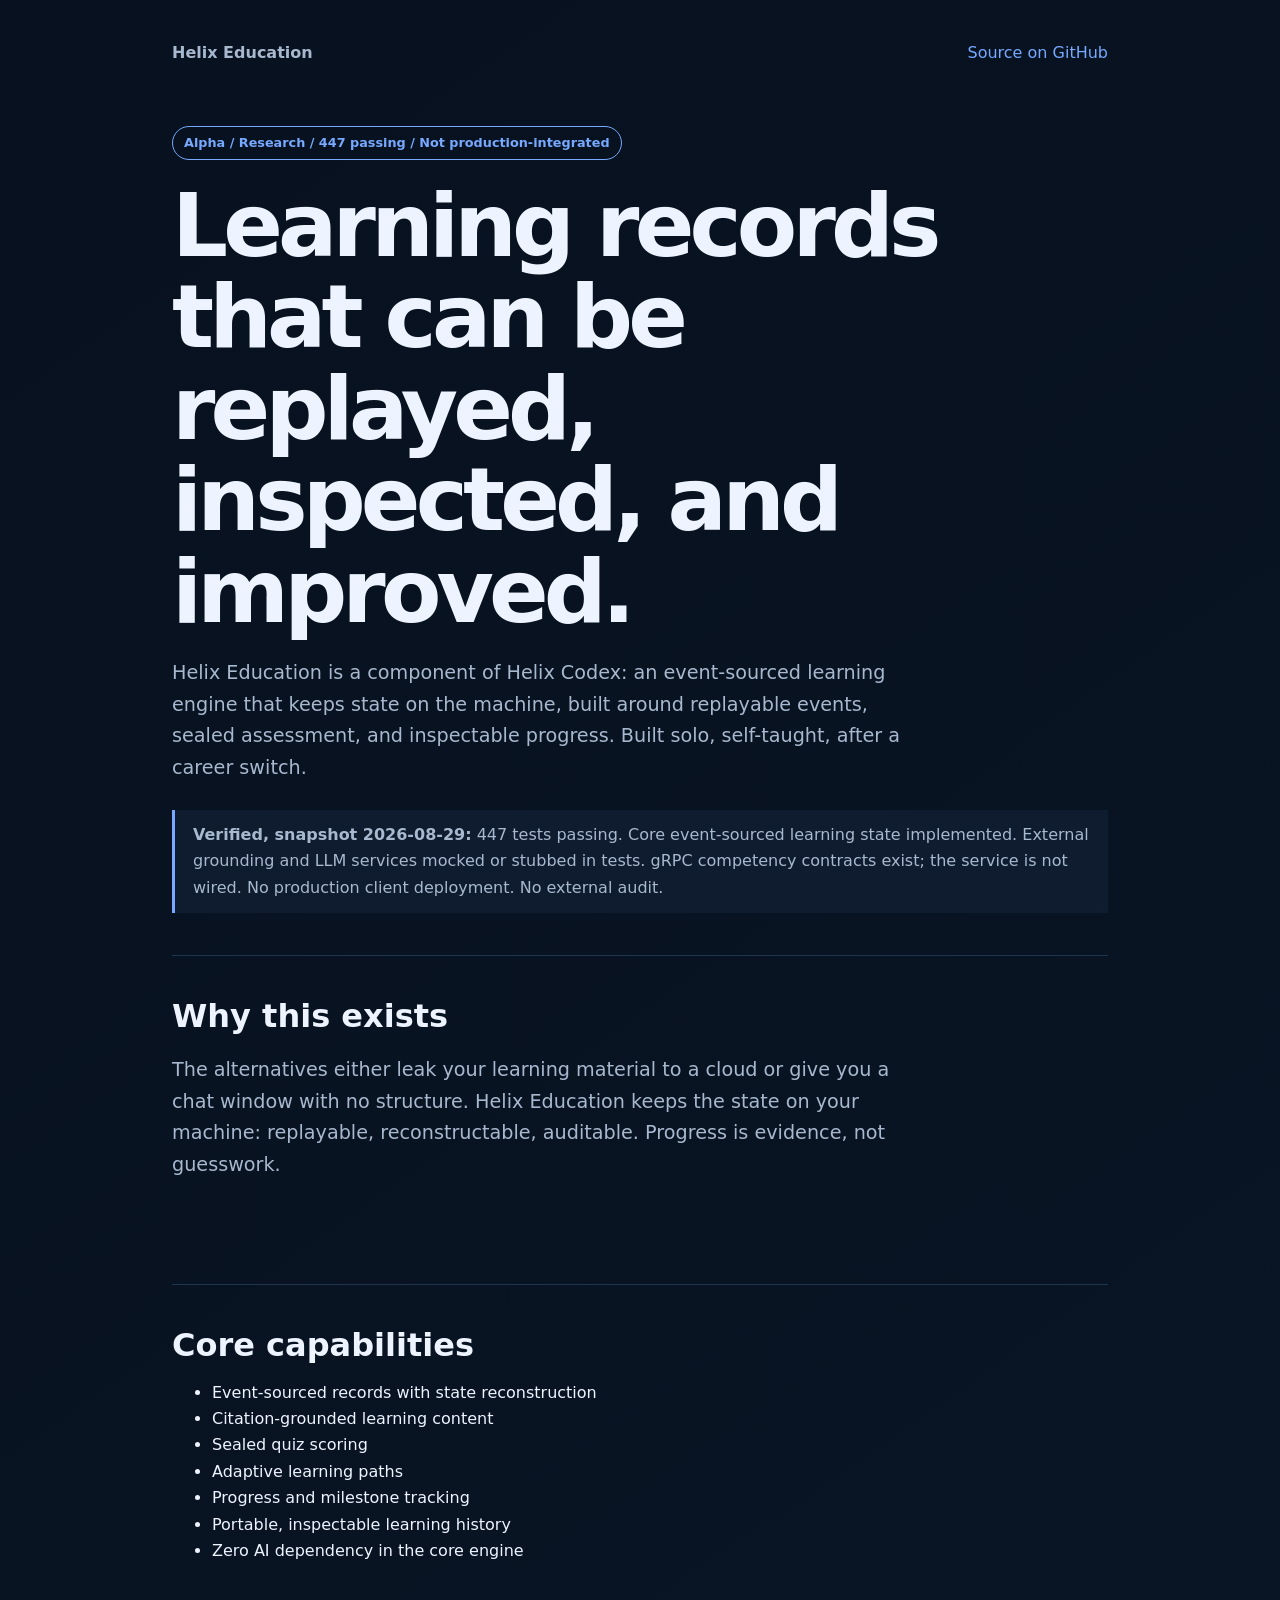
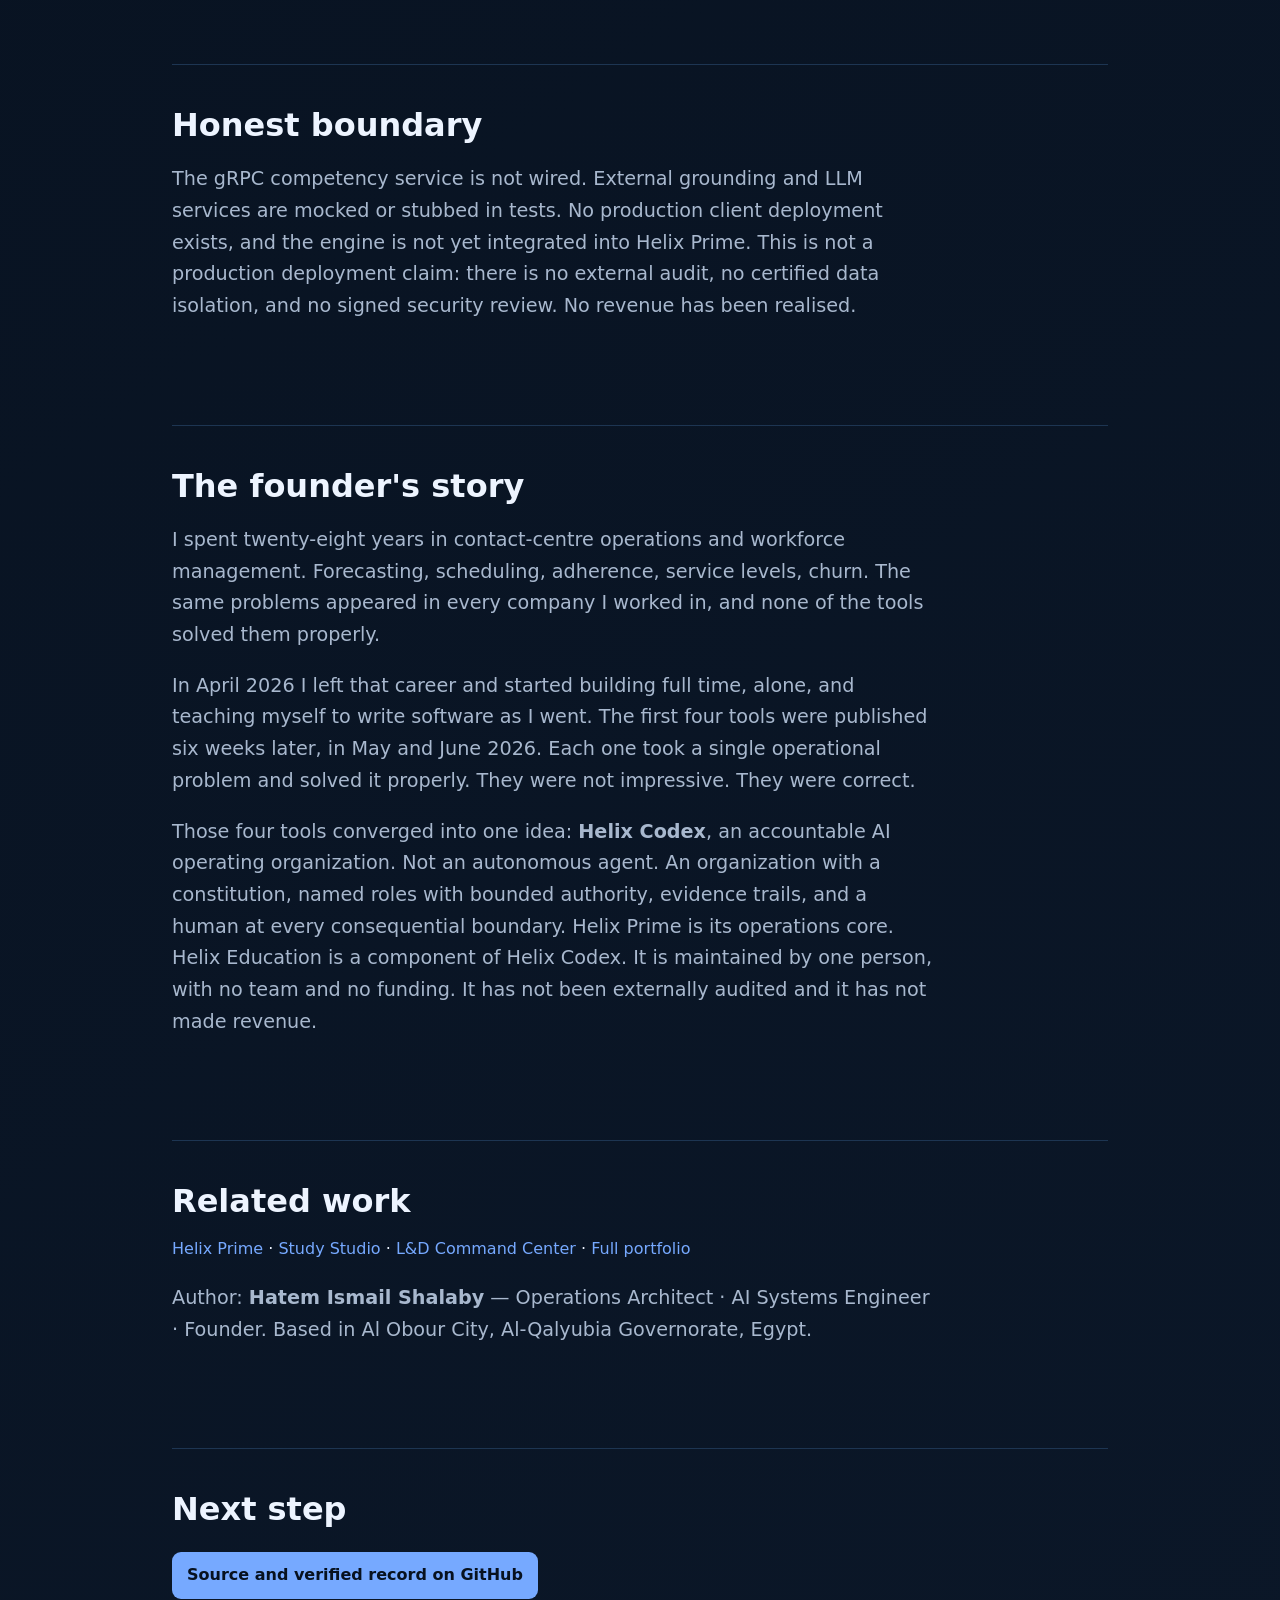
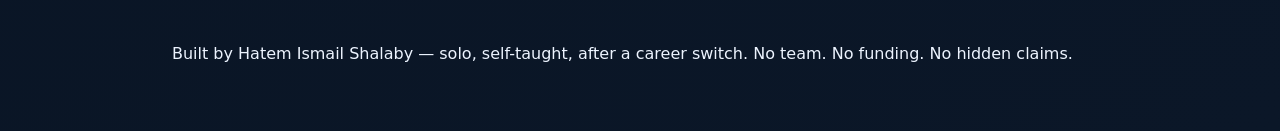
==== index.html @ e85bb288 "docs: align README and index.html with the unified portfolio story Rewrite both files so this reposi" ====
<!doctype html>
<html lang="en">
<head><meta charset="utf-8"><meta name="viewport" content="width=device-width,initial-scale=1"><meta name="description" content="Helix Education — an event-sourced learning engine and a component of Helix Codex. Alpha / 447 tests passing (snapshot 2026-08-29). Built solo."><title>Helix Education</title><style>:root{--bg:#07111f;--panel:#0d1b2e;--text:#edf4ff;--muted:#a8b8ce;--accent:#76a9ff;--line:#1d3552}*{box-sizing:border-box}body{margin:0;background:linear-gradient(145deg,#07111f,#0b1728);color:var(--text);font:16px/1.65 system-ui,sans-serif}main{max-width:980px;margin:auto;padding:28px 22px 64px}nav{display:flex;justify-content:space-between;gap:20px;padding:12px 0 60px;color:var(--muted)}a{color:var(--accent);text-decoration:none}.tag{display:inline-block;border:1px solid var(--accent);border-radius:999px;padding:5px 11px;color:var(--accent);font-size:.8rem;font-weight:700}h1{font-size:clamp(2.5rem,7vw,5.5rem);line-height:1.04;letter-spacing:-.055em;max-width:820px;margin:20px 0}h2{font-size:2rem;line-height:1.15;margin:0 0 12px}.lead{font-size:1.2rem;color:var(--muted);max-width:760px}.status{border-left:3px solid var(--accent);padding:12px 18px;margin:26px 0;color:var(--muted);background:rgba(118,169,255,.06)}section{border-top:1px solid var(--line);padding:42px 0;margin-top:42px}.cta{display:inline-block;background:var(--accent);color:#07111f;padding:10px 15px;border-radius:9px;font-weight:700;margin-top:12px}@media(max-width:600px){nav{padding-bottom:36px}}</style></head>
<body><main>
<nav><strong>Helix Education</strong><a href="https://github.com/HatemIsmailShalaby1979/Helix-Education">Source on GitHub</a></nav>
<header><span class="tag">Alpha / Research / 447 passing / Not production-integrated</span><h1>Learning records that can be replayed, inspected, and improved.</h1><p class="lead">Helix Education is a component of Helix Codex: an event-sourced learning engine that keeps state on the machine, built around replayable events, sealed assessment, and inspectable progress. Built solo, self-taught, after a career switch.</p><p class="status"><strong>Verified, snapshot 2026-08-29:</strong> 447 tests passing. Core event-sourced learning state implemented. External grounding and LLM services mocked or stubbed in tests. gRPC competency contracts exist; the service is not wired. No production client deployment. No external audit.</p></header>

<section><h2>Why this exists</h2><p class="lead">The alternatives either leak your learning material to a cloud or give you a chat window with no structure. Helix Education keeps the state on your machine: replayable, reconstructable, auditable. Progress is evidence, not guesswork.</p></section>

<section><h2>Core capabilities</h2><ul><li>Event-sourced records with state reconstruction</li><li>Citation-grounded learning content</li><li>Sealed quiz scoring</li><li>Adaptive learning paths</li><li>Progress and milestone tracking</li><li>Portable, inspectable learning history</li><li>Zero AI dependency in the core engine</li></ul></section>

<section><h2>Honest boundary</h2><p class="lead">The gRPC competency service is not wired. External grounding and LLM services are mocked or stubbed in tests. No production client deployment exists, and the engine is not yet integrated into Helix Prime. This is not a production deployment claim: there is no external audit, no certified data isolation, and no signed security review. No revenue has been realised.</p></section>

<section><h2>The founder's story</h2><p class="lead">I spent twenty-eight years in contact-centre operations and workforce management. Forecasting, scheduling, adherence, service levels, churn. The same problems appeared in every company I worked in, and none of the tools solved them properly.</p><p class="lead">In April 2026 I left that career and started building full time, alone, and teaching myself to write software as I went. The first four tools were published six weeks later, in May and June 2026. Each one took a single operational problem and solved it properly. They were not impressive. They were correct.</p><p class="lead">Those four tools converged into one idea: <strong>Helix Codex</strong>, an accountable AI operating organization. Not an autonomous agent. An organization with a constitution, named roles with bounded authority, evidence trails, and a human at every consequential boundary. Helix Prime is its operations core. Helix Education is a component of Helix Codex. It is maintained by one person, with no team and no funding. It has not been externally audited and it has not made revenue.</p></section>

<section><h2>Related work</h2><p><a href="https://github.com/HatemIsmailShalaby1979/Helix-Prime">Helix Prime</a> · <a href="https://github.com/HatemIsmailShalaby1979/Study-Studio">Study Studio</a> · <a href="https://github.com/HatemIsmailShalaby1979/L-D-Command-Center">L&amp;D Command Center</a> · <a href="https://github.com/HatemIsmailShalaby1979">Full portfolio</a></p><p class="lead">Author: <strong>Hatem Ismail Shalaby</strong> — Operations Architect · AI Systems Engineer · Founder. Based in Al Obour City, Al-Qalyubia Governorate, Egypt.</p></section>

<section><h2>Next step</h2><a class="cta" href="https://github.com/HatemIsmailShalaby1979/Helix-Education">Source and verified record on GitHub</a></section>
<footer>Built by Hatem Ismail Shalaby — solo, self-taught, after a career switch. No team. No funding. No hidden claims.</footer>
</main></body></html>
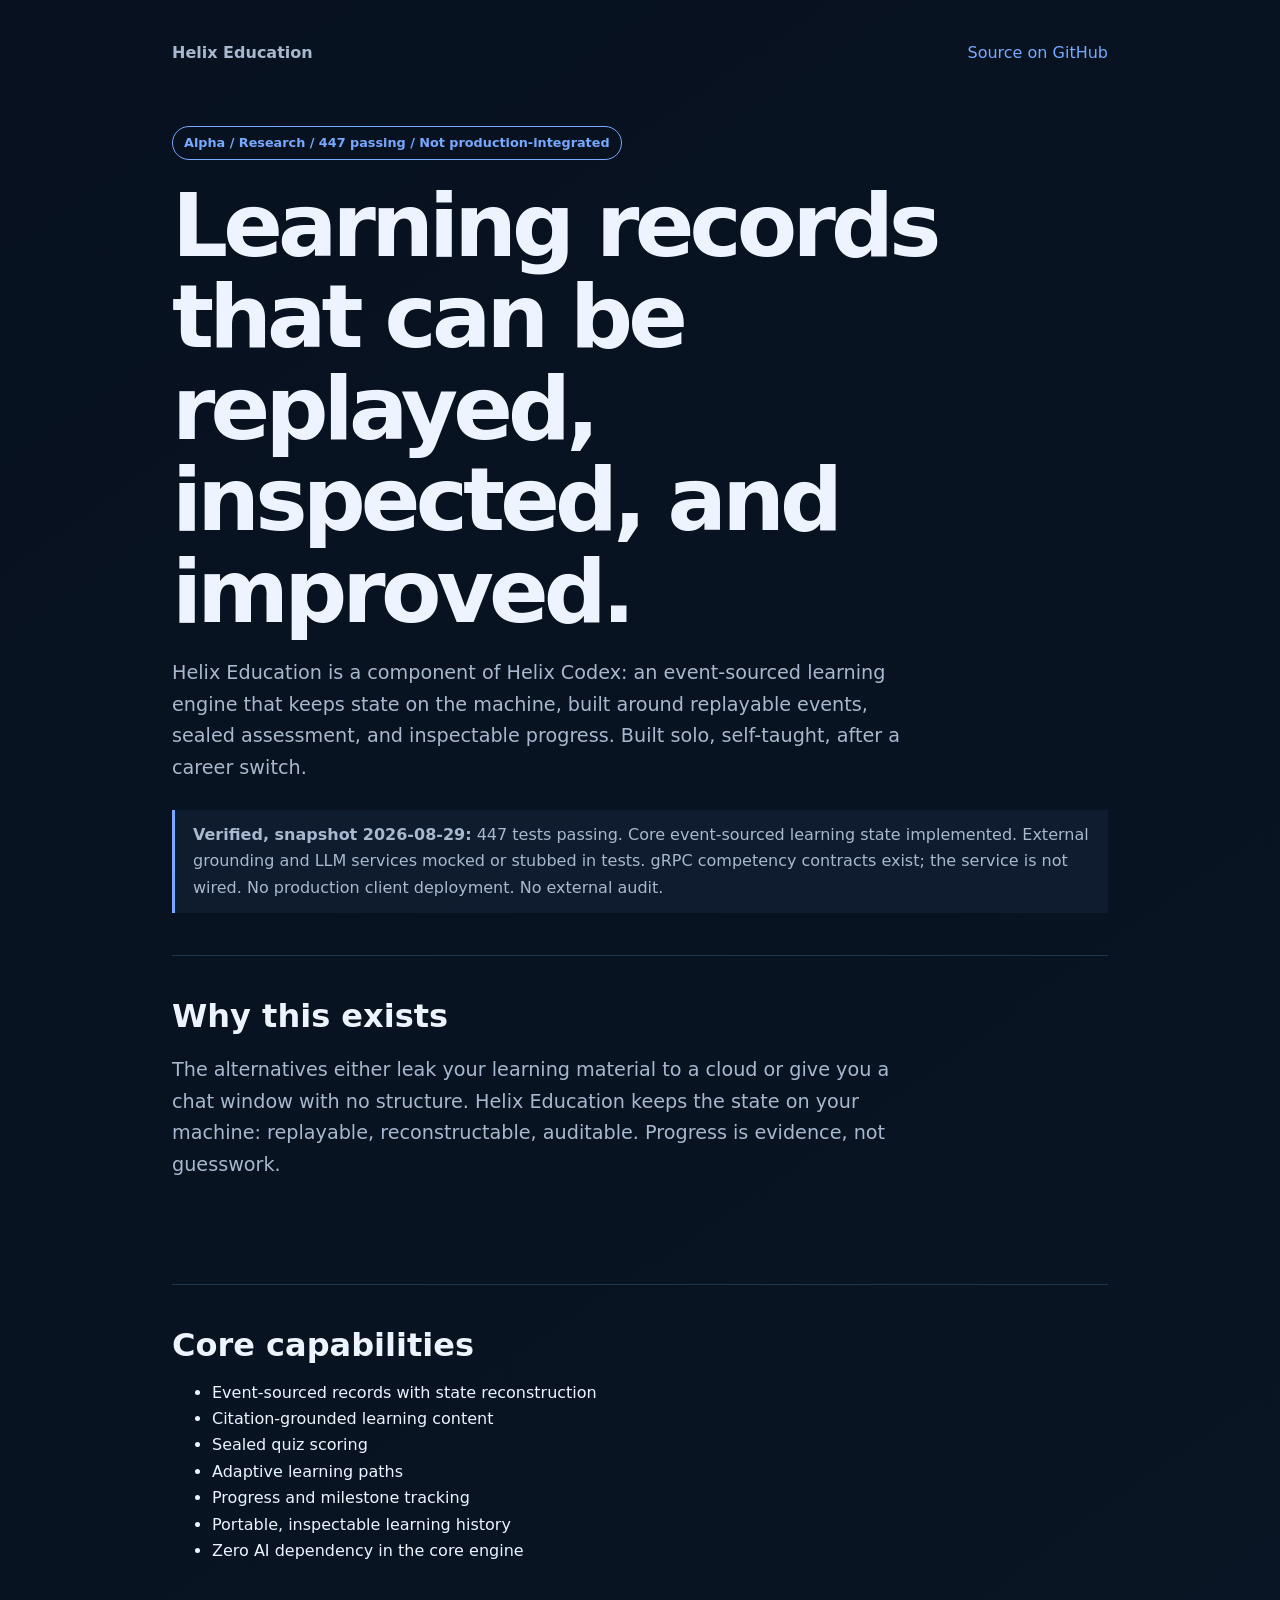
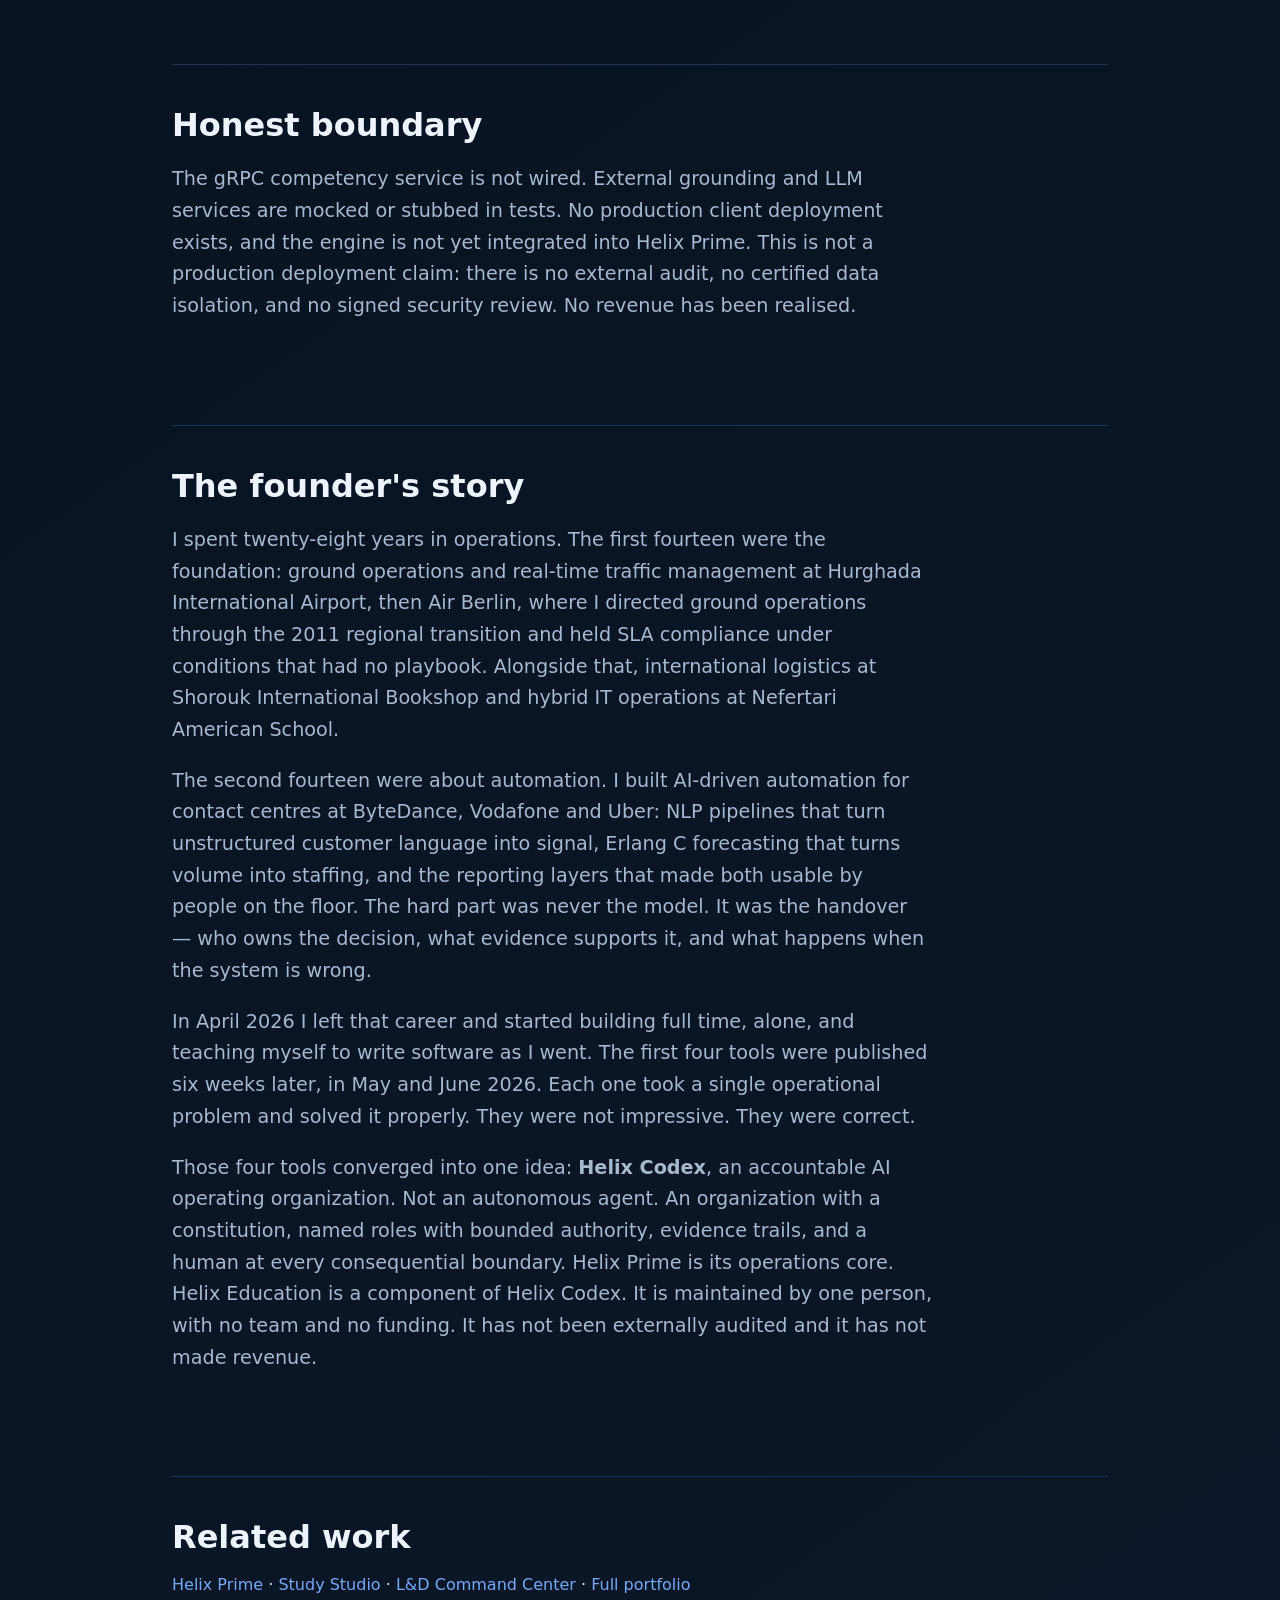
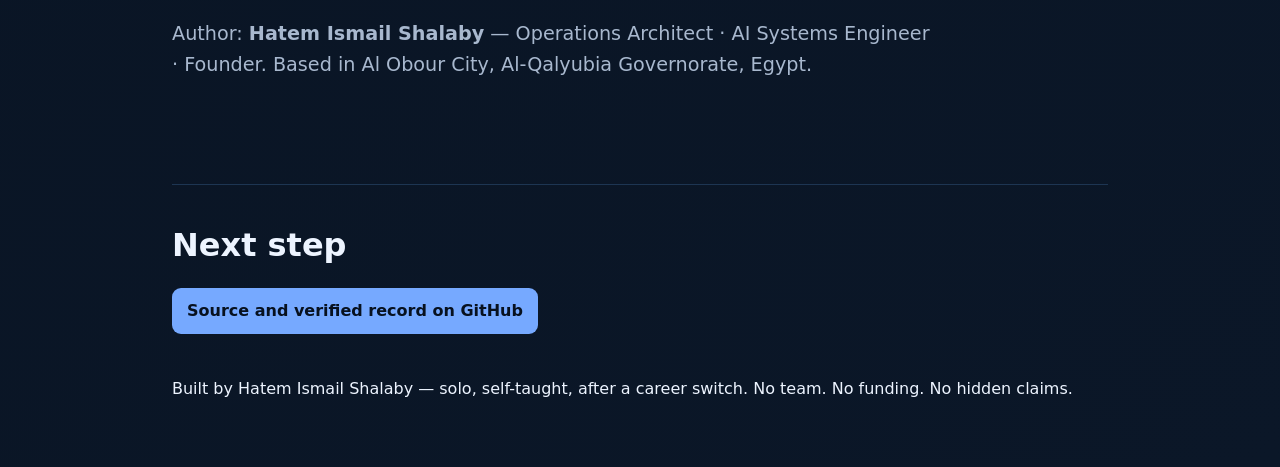
==== commit 87af5391: "docs: enrich the founder narrative with the real career record The founder supplied the real career " ====
--- a/index.html
+++ b/index.html
@@ -11,7 +11,7 @@
 
 <section><h2>Honest boundary</h2><p class="lead">The gRPC competency service is not wired. External grounding and LLM services are mocked or stubbed in tests. No production client deployment exists, and the engine is not yet integrated into Helix Prime. This is not a production deployment claim: there is no external audit, no certified data isolation, and no signed security review. No revenue has been realised.</p></section>
 
-<section><h2>The founder's story</h2><p class="lead">I spent twenty-eight years in contact-centre operations and workforce management. Forecasting, scheduling, adherence, service levels, churn. The same problems appeared in every company I worked in, and none of the tools solved them properly.</p><p class="lead">In April 2026 I left that career and started building full time, alone, and teaching myself to write software as I went. The first four tools were published six weeks later, in May and June 2026. Each one took a single operational problem and solved it properly. They were not impressive. They were correct.</p><p class="lead">Those four tools converged into one idea: <strong>Helix Codex</strong>, an accountable AI operating organization. Not an autonomous agent. An organization with a constitution, named roles with bounded authority, evidence trails, and a human at every consequential boundary. Helix Prime is its operations core. Helix Education is a component of Helix Codex. It is maintained by one person, with no team and no funding. It has not been externally audited and it has not made revenue.</p></section>
+<section><h2>The founder's story</h2><p class="lead">I spent twenty-eight years in operations. The first fourteen were the foundation: ground operations and real-time traffic management at Hurghada International Airport, then Air Berlin, where I directed ground operations through the 2011 regional transition and held SLA compliance under conditions that had no playbook. Alongside that, international logistics at Shorouk International Bookshop and hybrid IT operations at Nefertari American School.</p><p class="lead">The second fourteen were about automation. I built AI-driven automation for contact centres at ByteDance, Vodafone and Uber: NLP pipelines that turn unstructured customer language into signal, Erlang C forecasting that turns volume into staffing, and the reporting layers that made both usable by people on the floor. The hard part was never the model. It was the handover — who owns the decision, what evidence supports it, and what happens when the system is wrong.</p><p class="lead">In April 2026 I left that career and started building full time, alone, and teaching myself to write software as I went. The first four tools were published six weeks later, in May and June 2026. Each one took a single operational problem and solved it properly. They were not impressive. They were correct.</p><p class="lead">Those four tools converged into one idea: <strong>Helix Codex</strong>, an accountable AI operating organization. Not an autonomous agent. An organization with a constitution, named roles with bounded authority, evidence trails, and a human at every consequential boundary. Helix Prime is its operations core. Helix Education is a component of Helix Codex. It is maintained by one person, with no team and no funding. It has not been externally audited and it has not made revenue.</p></section>
 
 <section><h2>Related work</h2><p><a href="https://github.com/HatemIsmailShalaby1979/Helix-Prime">Helix Prime</a> · <a href="https://github.com/HatemIsmailShalaby1979/Study-Studio">Study Studio</a> · <a href="https://github.com/HatemIsmailShalaby1979/L-D-Command-Center">L&amp;D Command Center</a> · <a href="https://github.com/HatemIsmailShalaby1979">Full portfolio</a></p><p class="lead">Author: <strong>Hatem Ismail Shalaby</strong> — Operations Architect · AI Systems Engineer · Founder. Based in Al Obour City, Al-Qalyubia Governorate, Egypt.</p></section>
 
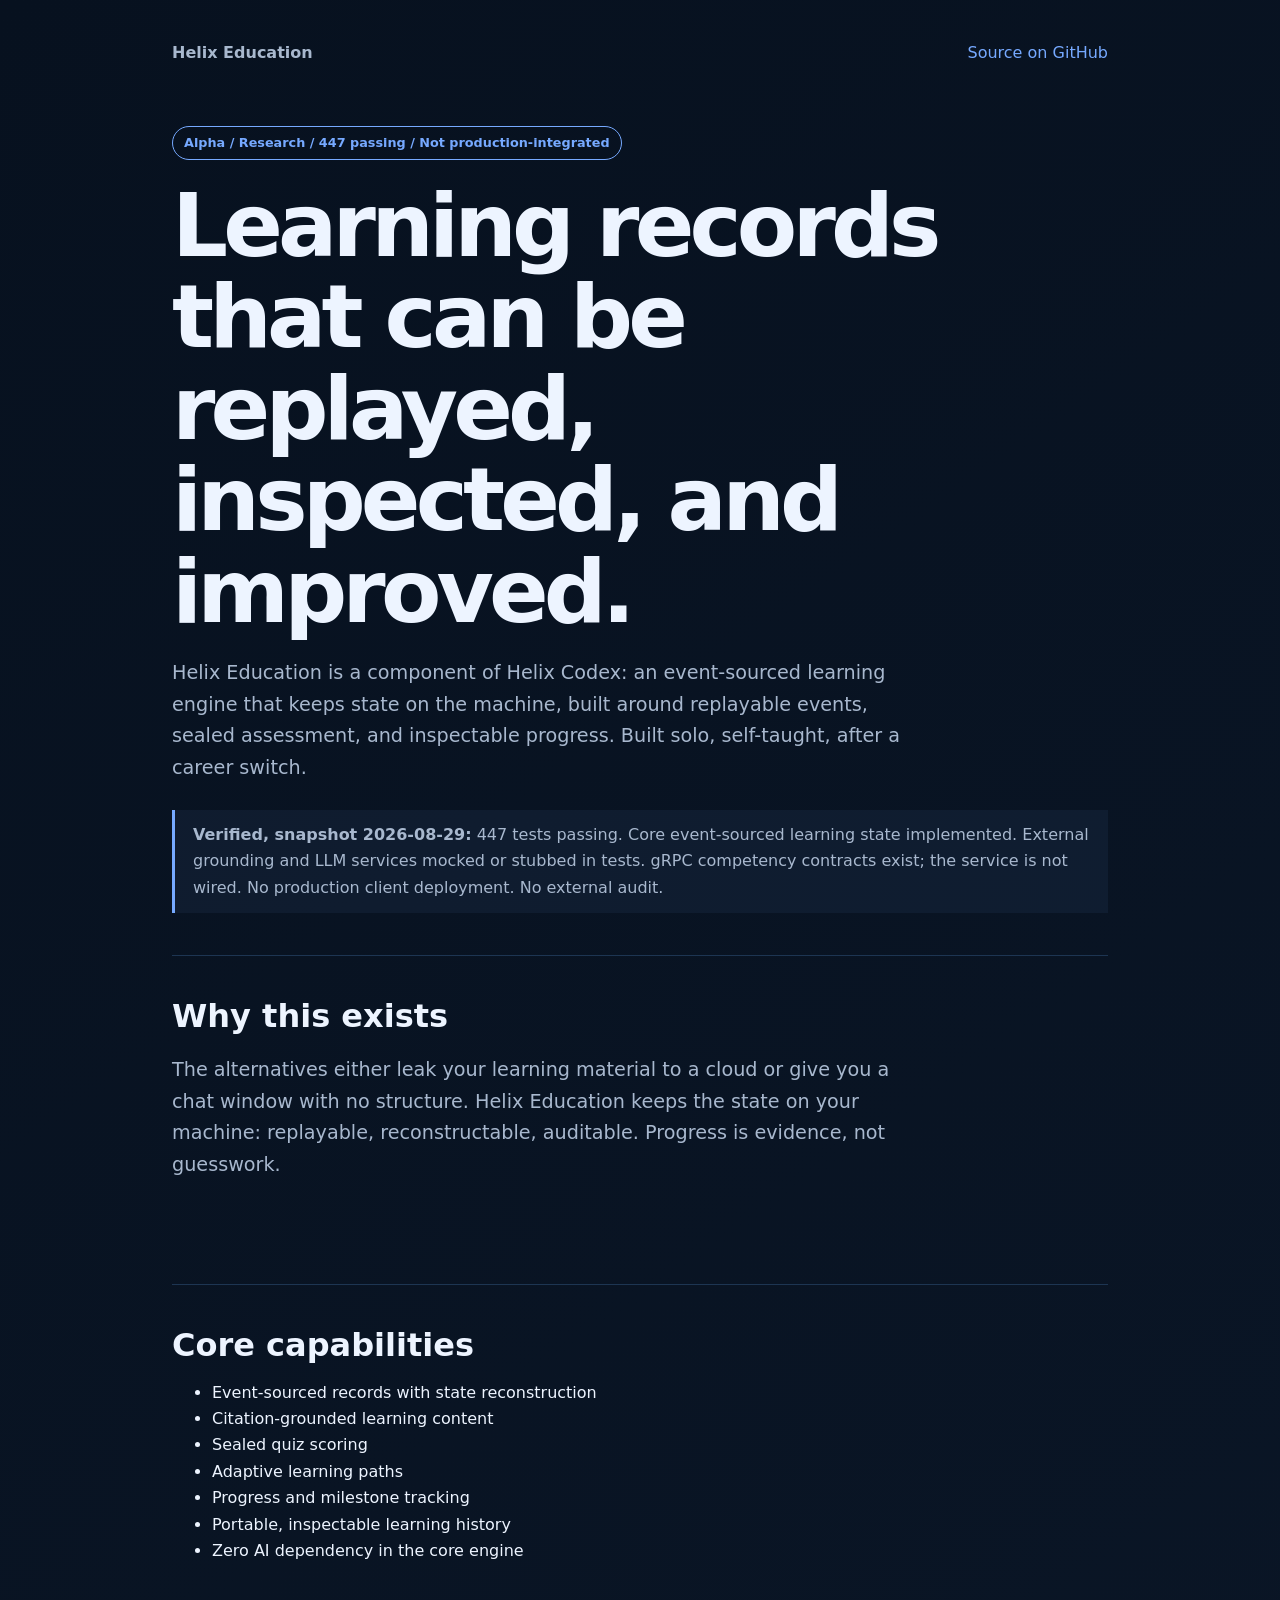
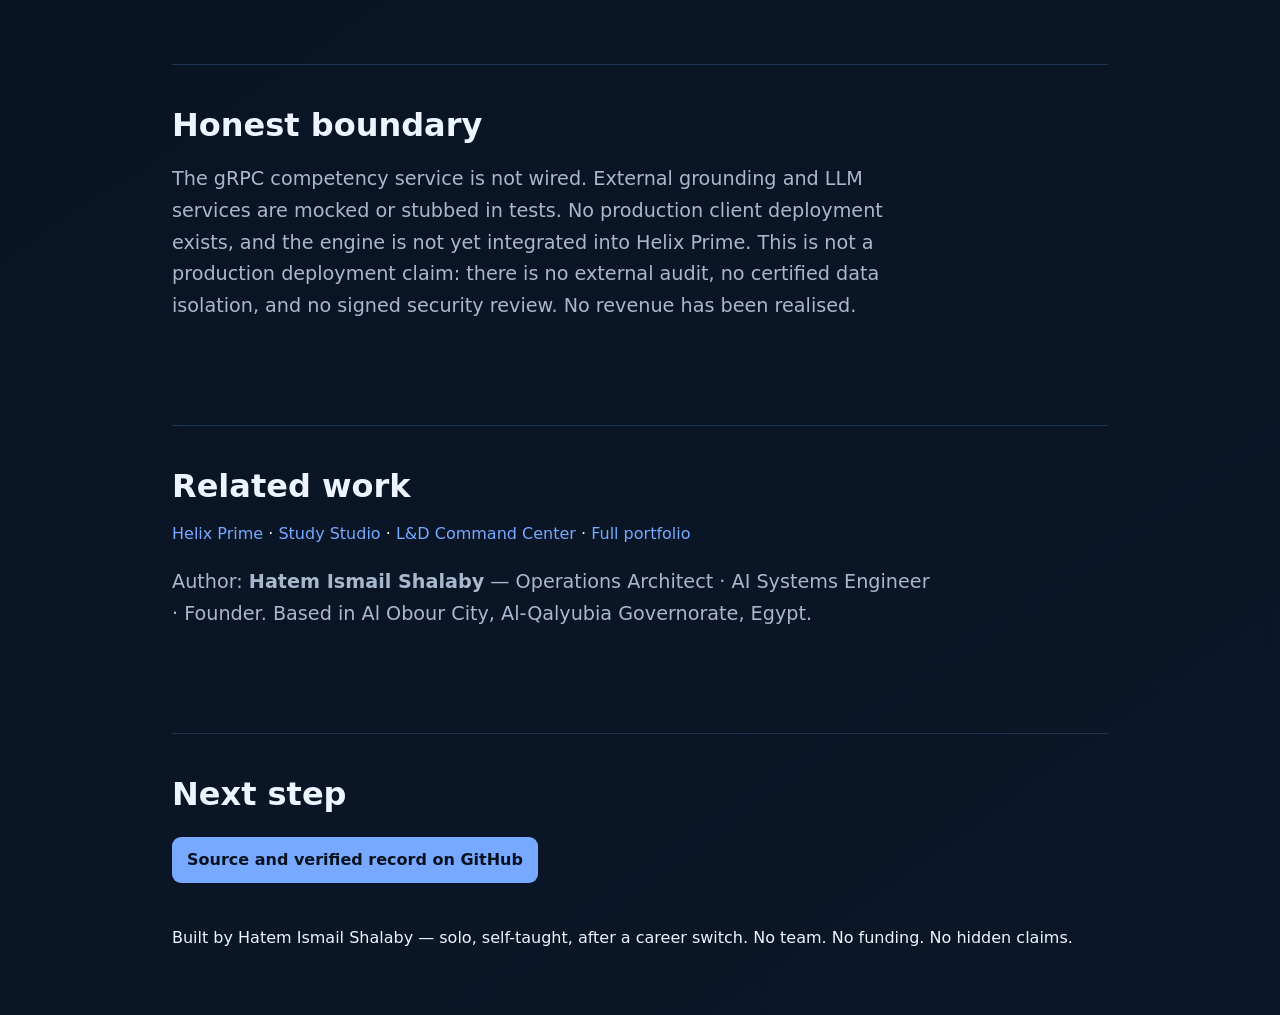
==== commit ab8e204a: "docs: move the founder narrative to the portfolio repository The founder narrative was repeated in e" ====
--- a/index.html
+++ b/index.html
@@ -11,7 +11,7 @@
 
 <section><h2>Honest boundary</h2><p class="lead">The gRPC competency service is not wired. External grounding and LLM services are mocked or stubbed in tests. No production client deployment exists, and the engine is not yet integrated into Helix Prime. This is not a production deployment claim: there is no external audit, no certified data isolation, and no signed security review. No revenue has been realised.</p></section>
 
-<section><h2>The founder's story</h2><p class="lead">I spent twenty-eight years in operations. The first fourteen were the foundation: ground operations and real-time traffic management at Hurghada International Airport, then Air Berlin, where I directed ground operations through the 2011 regional transition and held SLA compliance under conditions that had no playbook. Alongside that, international logistics at Shorouk International Bookshop and hybrid IT operations at Nefertari American School.</p><p class="lead">The second fourteen were about automation. I built AI-driven automation for contact centres at ByteDance, Vodafone and Uber: NLP pipelines that turn unstructured customer language into signal, Erlang C forecasting that turns volume into staffing, and the reporting layers that made both usable by people on the floor. The hard part was never the model. It was the handover — who owns the decision, what evidence supports it, and what happens when the system is wrong.</p><p class="lead">In April 2026 I left that career and started building full time, alone, and teaching myself to write software as I went. The first four tools were published six weeks later, in May and June 2026. Each one took a single operational problem and solved it properly. They were not impressive. They were correct.</p><p class="lead">Those four tools converged into one idea: <strong>Helix Codex</strong>, an accountable AI operating organization. Not an autonomous agent. An organization with a constitution, named roles with bounded authority, evidence trails, and a human at every consequential boundary. Helix Prime is its operations core. Helix Education is a component of Helix Codex. It is maintained by one person, with no team and no funding. It has not been externally audited and it has not made revenue.</p></section>
+
 
 <section><h2>Related work</h2><p><a href="https://github.com/HatemIsmailShalaby1979/Helix-Prime">Helix Prime</a> · <a href="https://github.com/HatemIsmailShalaby1979/Study-Studio">Study Studio</a> · <a href="https://github.com/HatemIsmailShalaby1979/L-D-Command-Center">L&amp;D Command Center</a> · <a href="https://github.com/HatemIsmailShalaby1979">Full portfolio</a></p><p class="lead">Author: <strong>Hatem Ismail Shalaby</strong> — Operations Architect · AI Systems Engineer · Founder. Based in Al Obour City, Al-Qalyubia Governorate, Egypt.</p></section>
 
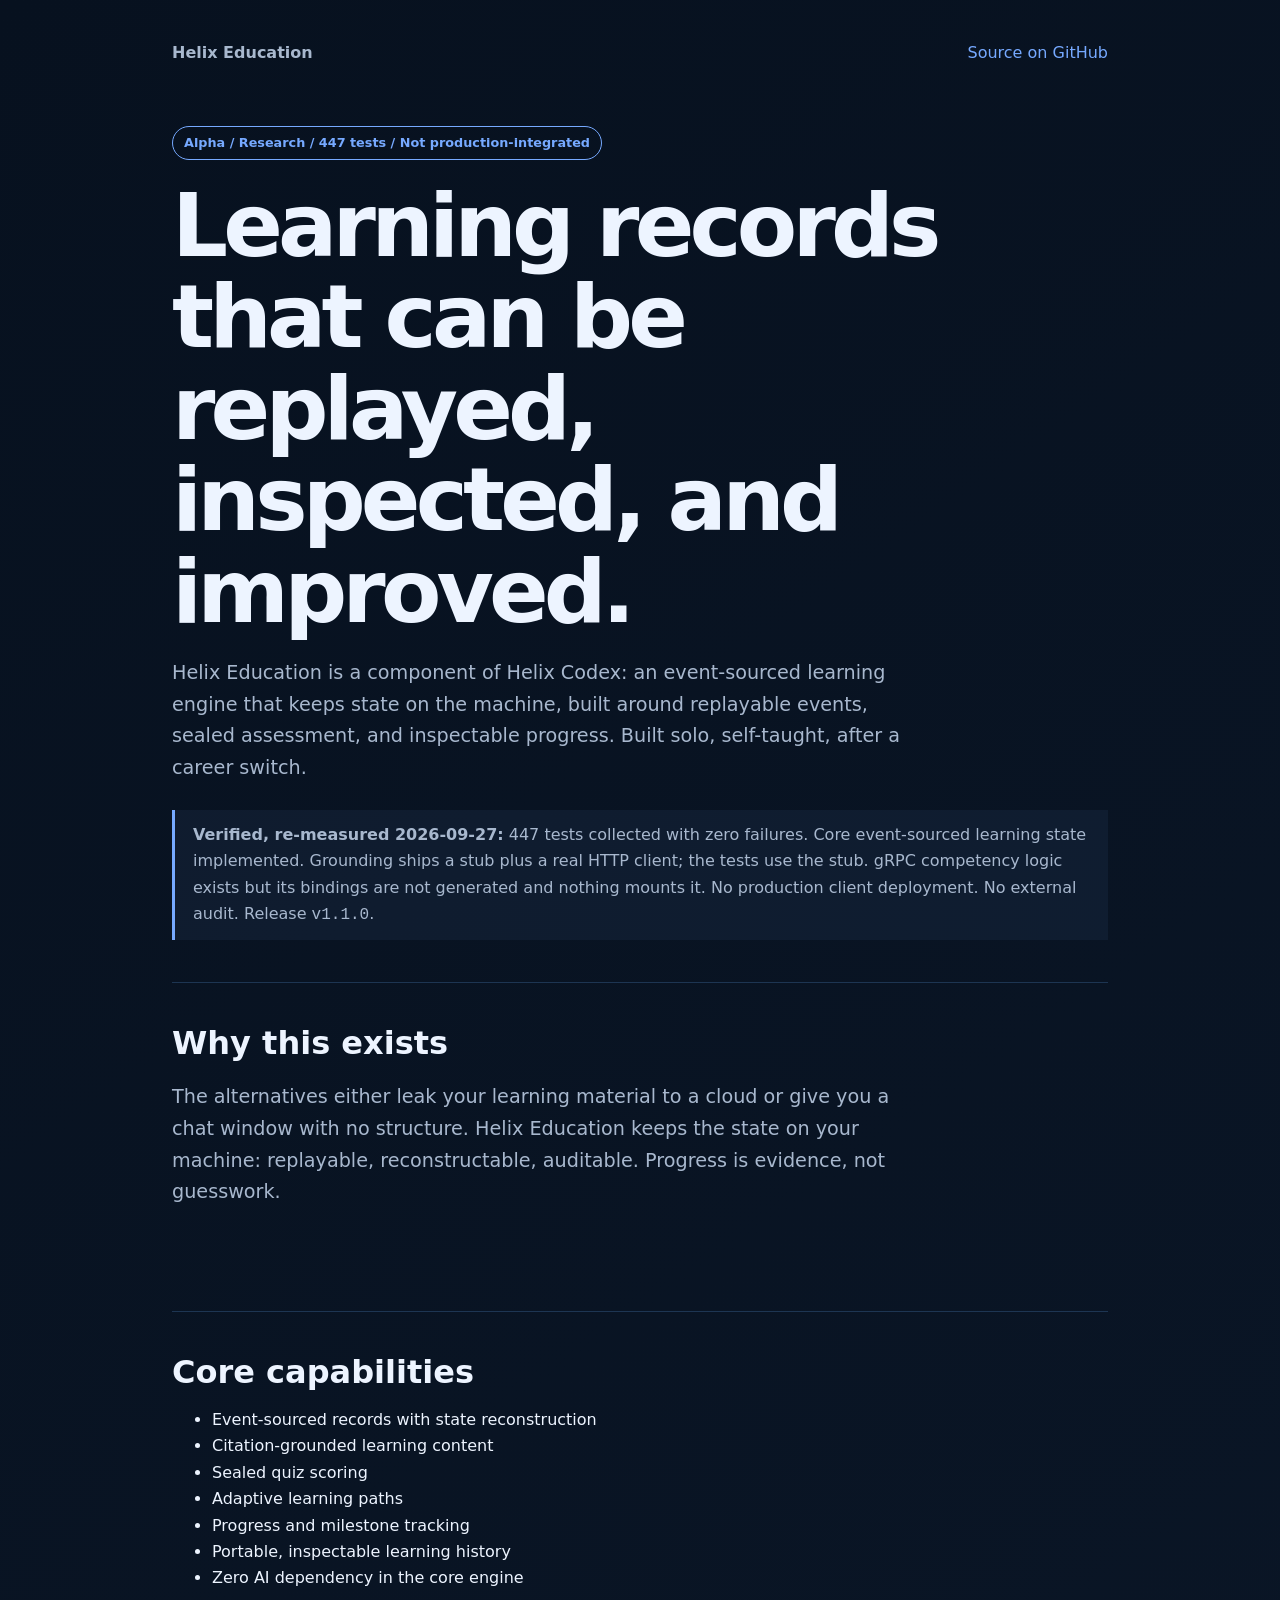
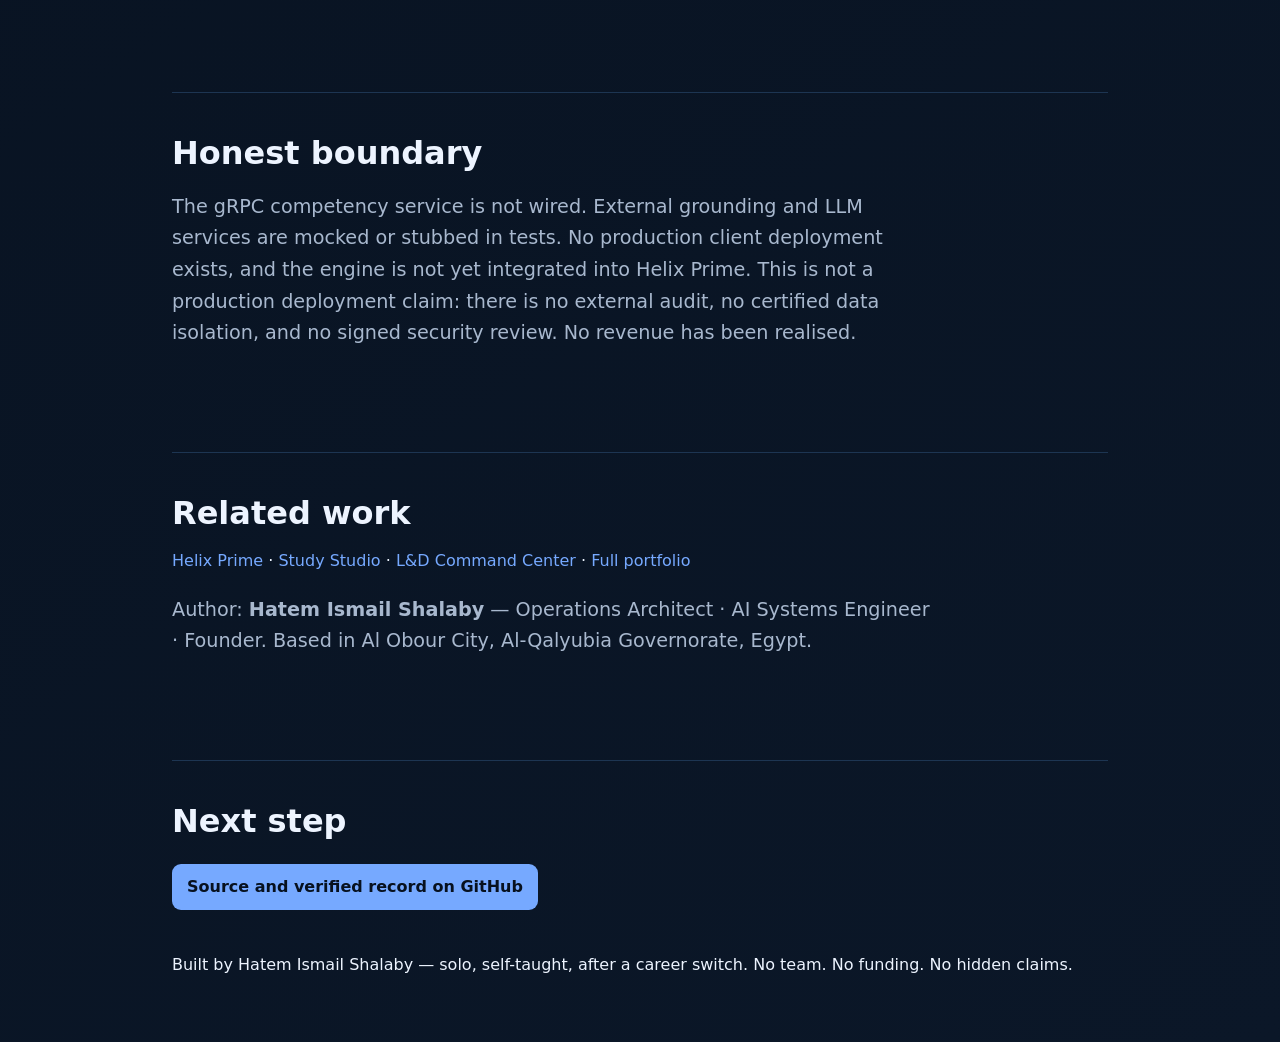
==== commit df8c1198: "docs: apply documentation-integrity corrections (Voice & Honesty Contract)" ====
--- a/index.html
+++ b/index.html
@@ -1,9 +1,9 @@
 <!doctype html>
 <html lang="en">
-<head><meta charset="utf-8"><meta name="viewport" content="width=device-width,initial-scale=1"><meta name="description" content="Helix Education — an event-sourced learning engine and a component of Helix Codex. Alpha / 447 tests passing (snapshot 2026-08-29). Built solo."><title>Helix Education</title><style>:root{--bg:#07111f;--panel:#0d1b2e;--text:#edf4ff;--muted:#a8b8ce;--accent:#76a9ff;--line:#1d3552}*{box-sizing:border-box}body{margin:0;background:linear-gradient(145deg,#07111f,#0b1728);color:var(--text);font:16px/1.65 system-ui,sans-serif}main{max-width:980px;margin:auto;padding:28px 22px 64px}nav{display:flex;justify-content:space-between;gap:20px;padding:12px 0 60px;color:var(--muted)}a{color:var(--accent);text-decoration:none}.tag{display:inline-block;border:1px solid var(--accent);border-radius:999px;padding:5px 11px;color:var(--accent);font-size:.8rem;font-weight:700}h1{font-size:clamp(2.5rem,7vw,5.5rem);line-height:1.04;letter-spacing:-.055em;max-width:820px;margin:20px 0}h2{font-size:2rem;line-height:1.15;margin:0 0 12px}.lead{font-size:1.2rem;color:var(--muted);max-width:760px}.status{border-left:3px solid var(--accent);padding:12px 18px;margin:26px 0;color:var(--muted);background:rgba(118,169,255,.06)}section{border-top:1px solid var(--line);padding:42px 0;margin-top:42px}.cta{display:inline-block;background:var(--accent);color:#07111f;padding:10px 15px;border-radius:9px;font-weight:700;margin-top:12px}@media(max-width:600px){nav{padding-bottom:36px}}</style></head>
+<head><meta charset="utf-8"><meta name="viewport" content="width=device-width,initial-scale=1"><meta name="description" content="Helix Education — an event-sourced learning engine and a component of Helix Codex. Alpha / 447 tests collected, zero failures (re-measured 2026-09-27). Built solo."><title>Helix Education</title><style>:root{--bg:#07111f;--panel:#0d1b2e;--text:#edf4ff;--muted:#a8b8ce;--accent:#76a9ff;--line:#1d3552}*{box-sizing:border-box}body{margin:0;background:linear-gradient(145deg,#07111f,#0b1728);color:var(--text);font:16px/1.65 system-ui,sans-serif}main{max-width:980px;margin:auto;padding:28px 22px 64px}nav{display:flex;justify-content:space-between;gap:20px;padding:12px 0 60px;color:var(--muted)}a{color:var(--accent);text-decoration:none}.tag{display:inline-block;border:1px solid var(--accent);border-radius:999px;padding:5px 11px;color:var(--accent);font-size:.8rem;font-weight:700}h1{font-size:clamp(2.5rem,7vw,5.5rem);line-height:1.04;letter-spacing:-.055em;max-width:820px;margin:20px 0}h2{font-size:2rem;line-height:1.15;margin:0 0 12px}.lead{font-size:1.2rem;color:var(--muted);max-width:760px}.status{border-left:3px solid var(--accent);padding:12px 18px;margin:26px 0;color:var(--muted);background:rgba(118,169,255,.06)}section{border-top:1px solid var(--line);padding:42px 0;margin-top:42px}.cta{display:inline-block;background:var(--accent);color:#07111f;padding:10px 15px;border-radius:9px;font-weight:700;margin-top:12px}@media(max-width:600px){nav{padding-bottom:36px}}</style></head>
 <body><main>
 <nav><strong>Helix Education</strong><a href="https://github.com/HatemIsmailShalaby1979/Helix-Education">Source on GitHub</a></nav>
-<header><span class="tag">Alpha / Research / 447 passing / Not production-integrated</span><h1>Learning records that can be replayed, inspected, and improved.</h1><p class="lead">Helix Education is a component of Helix Codex: an event-sourced learning engine that keeps state on the machine, built around replayable events, sealed assessment, and inspectable progress. Built solo, self-taught, after a career switch.</p><p class="status"><strong>Verified, snapshot 2026-08-29:</strong> 447 tests passing. Core event-sourced learning state implemented. External grounding and LLM services mocked or stubbed in tests. gRPC competency contracts exist; the service is not wired. No production client deployment. No external audit.</p></header>
+<header><span class="tag">Alpha / Research / 447 tests / Not production-integrated</span><h1>Learning records that can be replayed, inspected, and improved.</h1><p class="lead">Helix Education is a component of Helix Codex: an event-sourced learning engine that keeps state on the machine, built around replayable events, sealed assessment, and inspectable progress. Built solo, self-taught, after a career switch.</p><p class="status"><strong>Verified, re-measured 2026-09-27:</strong> 447 tests collected with zero failures. Core event-sourced learning state implemented. Grounding ships a stub plus a real HTTP client; the tests use the stub. gRPC competency logic exists but its bindings are not generated and nothing mounts it. No production client deployment. No external audit. Release <code>v1.1.0</code>.</p></header>
 
 <section><h2>Why this exists</h2><p class="lead">The alternatives either leak your learning material to a cloud or give you a chat window with no structure. Helix Education keeps the state on your machine: replayable, reconstructable, auditable. Progress is evidence, not guesswork.</p></section>
 
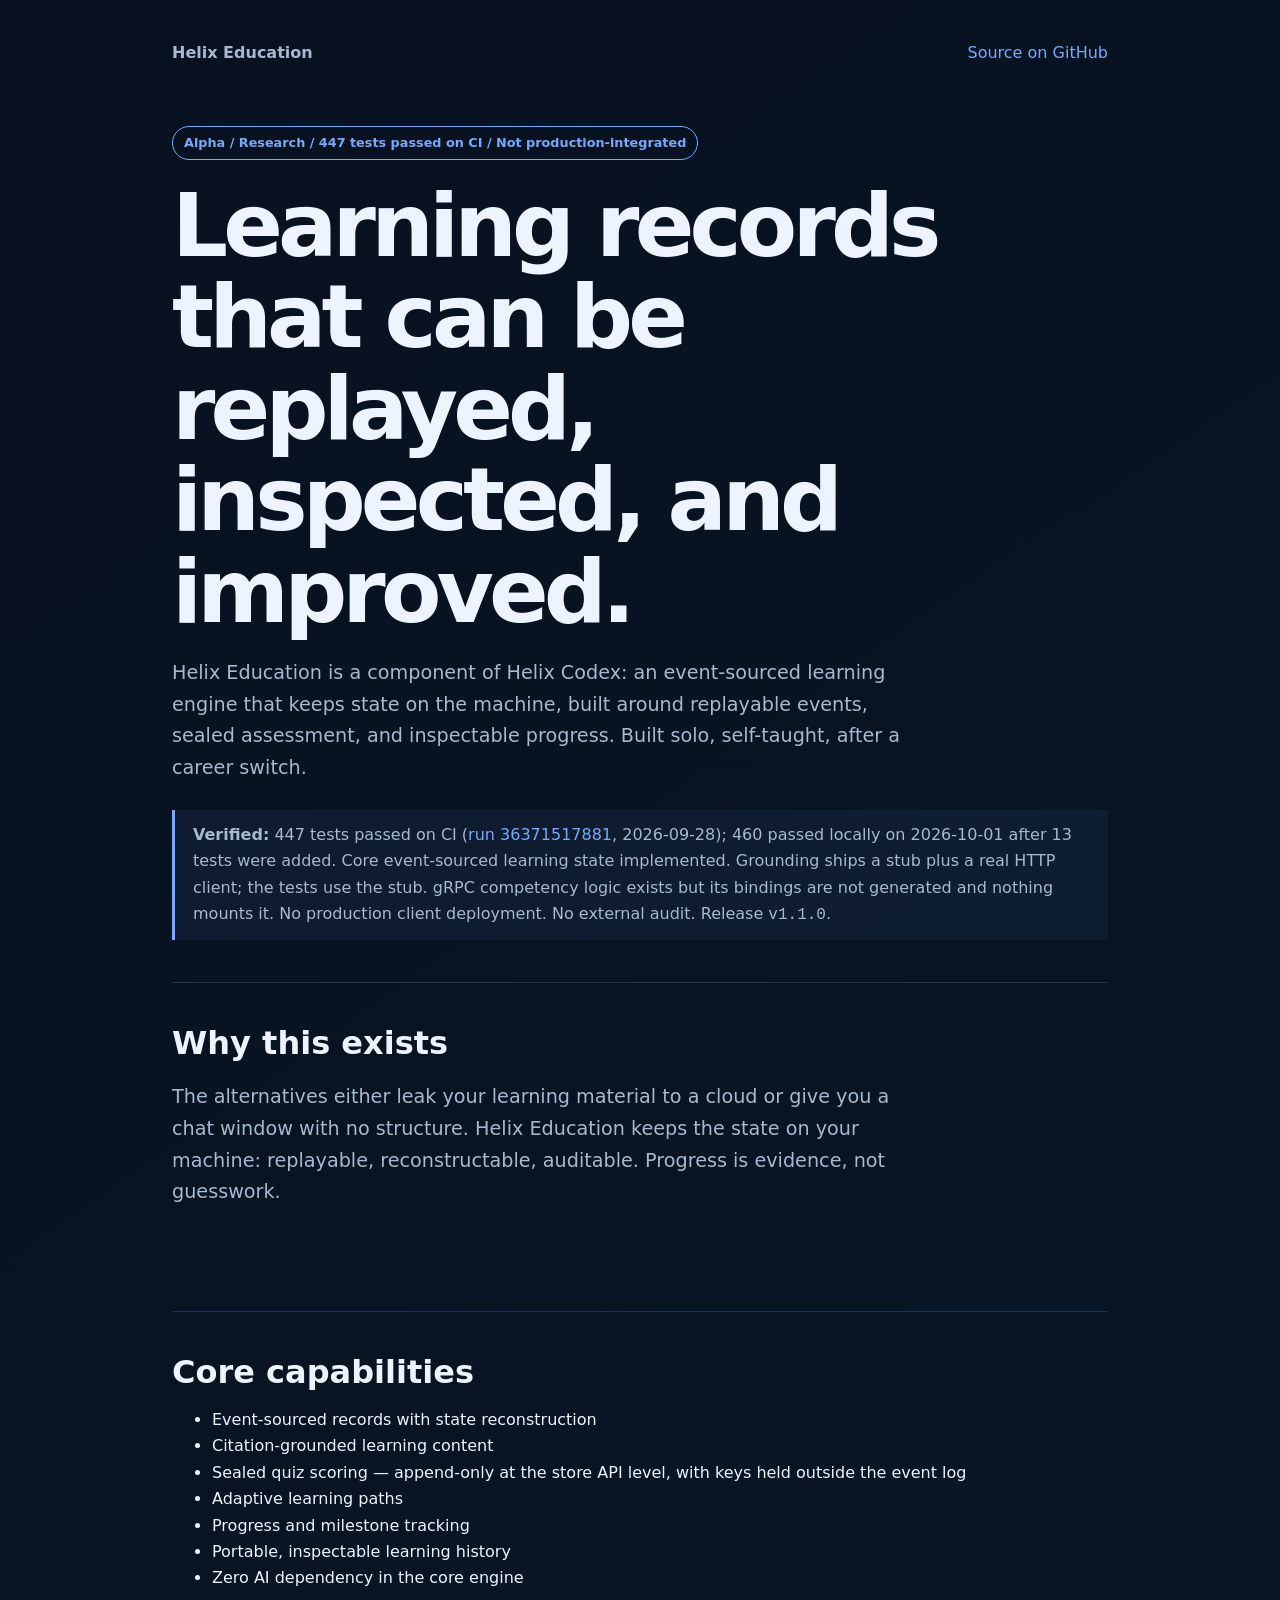
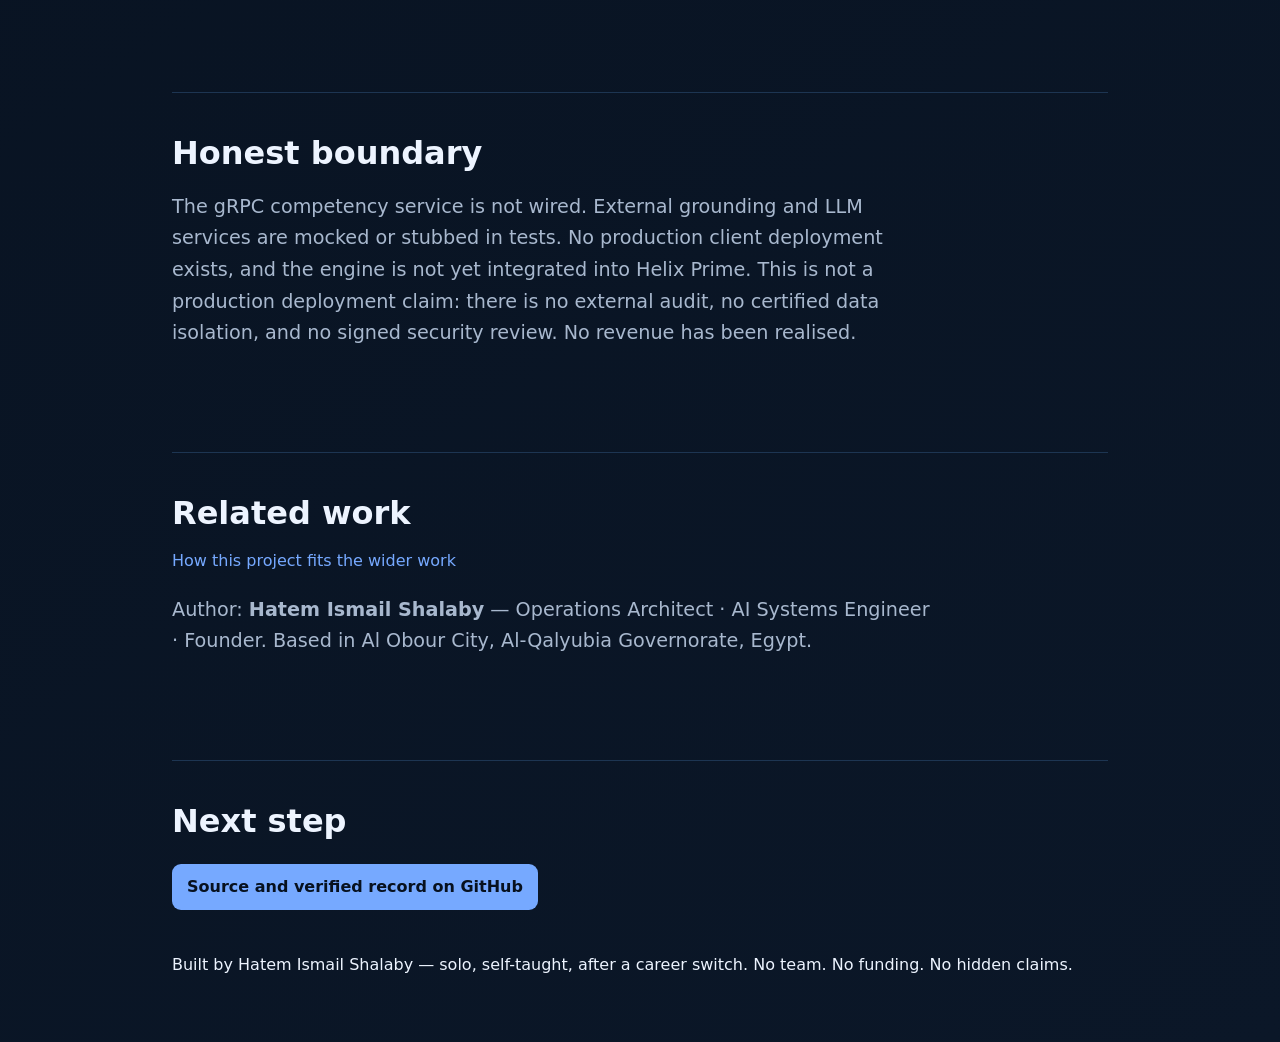
==== commit 149c033b: "docs: apply the README corrections to the landing page Step 6 of the hardening pass.  index.html car" ====
--- a/index.html
+++ b/index.html
@@ -1,19 +1,19 @@
 <!doctype html>
 <html lang="en">
-<head><meta charset="utf-8"><meta name="viewport" content="width=device-width,initial-scale=1"><meta name="description" content="Helix Education — an event-sourced learning engine and a component of Helix Codex. Alpha / 447 tests collected, zero failures (re-measured 2026-09-27). Built solo."><title>Helix Education</title><style>:root{--bg:#07111f;--panel:#0d1b2e;--text:#edf4ff;--muted:#a8b8ce;--accent:#76a9ff;--line:#1d3552}*{box-sizing:border-box}body{margin:0;background:linear-gradient(145deg,#07111f,#0b1728);color:var(--text);font:16px/1.65 system-ui,sans-serif}main{max-width:980px;margin:auto;padding:28px 22px 64px}nav{display:flex;justify-content:space-between;gap:20px;padding:12px 0 60px;color:var(--muted)}a{color:var(--accent);text-decoration:none}.tag{display:inline-block;border:1px solid var(--accent);border-radius:999px;padding:5px 11px;color:var(--accent);font-size:.8rem;font-weight:700}h1{font-size:clamp(2.5rem,7vw,5.5rem);line-height:1.04;letter-spacing:-.055em;max-width:820px;margin:20px 0}h2{font-size:2rem;line-height:1.15;margin:0 0 12px}.lead{font-size:1.2rem;color:var(--muted);max-width:760px}.status{border-left:3px solid var(--accent);padding:12px 18px;margin:26px 0;color:var(--muted);background:rgba(118,169,255,.06)}section{border-top:1px solid var(--line);padding:42px 0;margin-top:42px}.cta{display:inline-block;background:var(--accent);color:#07111f;padding:10px 15px;border-radius:9px;font-weight:700;margin-top:12px}@media(max-width:600px){nav{padding-bottom:36px}}</style></head>
+<head><meta charset="utf-8"><meta name="viewport" content="width=device-width,initial-scale=1"><meta name="description" content="Helix Education — an event-sourced learning engine and a component of Helix Codex. Alpha / 447 tests passed on CI (run 36371517881, 2026-09-28); 460 passed locally on 2026-10-01. Built solo."><title>Helix Education</title><style>:root{--bg:#07111f;--panel:#0d1b2e;--text:#edf4ff;--muted:#a8b8ce;--accent:#76a9ff;--line:#1d3552}*{box-sizing:border-box}body{margin:0;background:linear-gradient(145deg,#07111f,#0b1728);color:var(--text);font:16px/1.65 system-ui,sans-serif}main{max-width:980px;margin:auto;padding:28px 22px 64px}nav{display:flex;justify-content:space-between;gap:20px;padding:12px 0 60px;color:var(--muted)}a{color:var(--accent);text-decoration:none}.tag{display:inline-block;border:1px solid var(--accent);border-radius:999px;padding:5px 11px;color:var(--accent);font-size:.8rem;font-weight:700}h1{font-size:clamp(2.5rem,7vw,5.5rem);line-height:1.04;letter-spacing:-.055em;max-width:820px;margin:20px 0}h2{font-size:2rem;line-height:1.15;margin:0 0 12px}.lead{font-size:1.2rem;color:var(--muted);max-width:760px}.status{border-left:3px solid var(--accent);padding:12px 18px;margin:26px 0;color:var(--muted);background:rgba(118,169,255,.06)}section{border-top:1px solid var(--line);padding:42px 0;margin-top:42px}.cta{display:inline-block;background:var(--accent);color:#07111f;padding:10px 15px;border-radius:9px;font-weight:700;margin-top:12px}@media(max-width:600px){nav{padding-bottom:36px}}</style></head>
 <body><main>
 <nav><strong>Helix Education</strong><a href="https://github.com/HatemIsmailShalaby1979/Helix-Education">Source on GitHub</a></nav>
-<header><span class="tag">Alpha / Research / 447 tests / Not production-integrated</span><h1>Learning records that can be replayed, inspected, and improved.</h1><p class="lead">Helix Education is a component of Helix Codex: an event-sourced learning engine that keeps state on the machine, built around replayable events, sealed assessment, and inspectable progress. Built solo, self-taught, after a career switch.</p><p class="status"><strong>Verified, re-measured 2026-09-27:</strong> 447 tests collected with zero failures. Core event-sourced learning state implemented. Grounding ships a stub plus a real HTTP client; the tests use the stub. gRPC competency logic exists but its bindings are not generated and nothing mounts it. No production client deployment. No external audit. Release <code>v1.1.0</code>.</p></header>
+<header><span class="tag">Alpha / Research / 447 tests passed on CI / Not production-integrated</span><h1>Learning records that can be replayed, inspected, and improved.</h1><p class="lead">Helix Education is a component of Helix Codex: an event-sourced learning engine that keeps state on the machine, built around replayable events, sealed assessment, and inspectable progress. Built solo, self-taught, after a career switch.</p><p class="status"><strong>Verified:</strong> 447 tests passed on CI (<a href="https://github.com/HatemIsmailShalaby1979/Helix-Education/actions/runs/36371517881">run 36371517881</a>, 2026-09-28); 460 passed locally on 2026-10-01 after 13 tests were added. Core event-sourced learning state implemented. Grounding ships a stub plus a real HTTP client; the tests use the stub. gRPC competency logic exists but its bindings are not generated and nothing mounts it. No production client deployment. No external audit. Release <code>v1.1.0</code>.</p></header>
 
 <section><h2>Why this exists</h2><p class="lead">The alternatives either leak your learning material to a cloud or give you a chat window with no structure. Helix Education keeps the state on your machine: replayable, reconstructable, auditable. Progress is evidence, not guesswork.</p></section>
 
-<section><h2>Core capabilities</h2><ul><li>Event-sourced records with state reconstruction</li><li>Citation-grounded learning content</li><li>Sealed quiz scoring</li><li>Adaptive learning paths</li><li>Progress and milestone tracking</li><li>Portable, inspectable learning history</li><li>Zero AI dependency in the core engine</li></ul></section>
+<section><h2>Core capabilities</h2><ul><li>Event-sourced records with state reconstruction</li><li>Citation-grounded learning content</li><li>Sealed quiz scoring — append-only at the store API level, with keys held outside the event log</li><li>Adaptive learning paths</li><li>Progress and milestone tracking</li><li>Portable, inspectable learning history</li><li>Zero AI dependency in the core engine</li></ul></section>
 
 <section><h2>Honest boundary</h2><p class="lead">The gRPC competency service is not wired. External grounding and LLM services are mocked or stubbed in tests. No production client deployment exists, and the engine is not yet integrated into Helix Prime. This is not a production deployment claim: there is no external audit, no certified data isolation, and no signed security review. No revenue has been realised.</p></section>
 
 
 
-<section><h2>Related work</h2><p><a href="https://github.com/HatemIsmailShalaby1979/Helix-Prime">Helix Prime</a> · <a href="https://github.com/HatemIsmailShalaby1979/Study-Studio">Study Studio</a> · <a href="https://github.com/HatemIsmailShalaby1979/L-D-Command-Center">L&amp;D Command Center</a> · <a href="https://github.com/HatemIsmailShalaby1979">Full portfolio</a></p><p class="lead">Author: <strong>Hatem Ismail Shalaby</strong> — Operations Architect · AI Systems Engineer · Founder. Based in Al Obour City, Al-Qalyubia Governorate, Egypt.</p></section>
+<section><h2>Related work</h2><p><a href="https://github.com/HatemIsmailShalaby1979/HatemIsmailShalaby1979">How this project fits the wider work</a></p><p class="lead">Author: <strong>Hatem Ismail Shalaby</strong> — Operations Architect · AI Systems Engineer · Founder. Based in Al Obour City, Al-Qalyubia Governorate, Egypt.</p></section>
 
 <section><h2>Next step</h2><a class="cta" href="https://github.com/HatemIsmailShalaby1979/Helix-Education">Source and verified record on GitHub</a></section>
 <footer>Built by Hatem Ismail Shalaby — solo, self-taught, after a career switch. No team. No funding. No hidden claims.</footer>
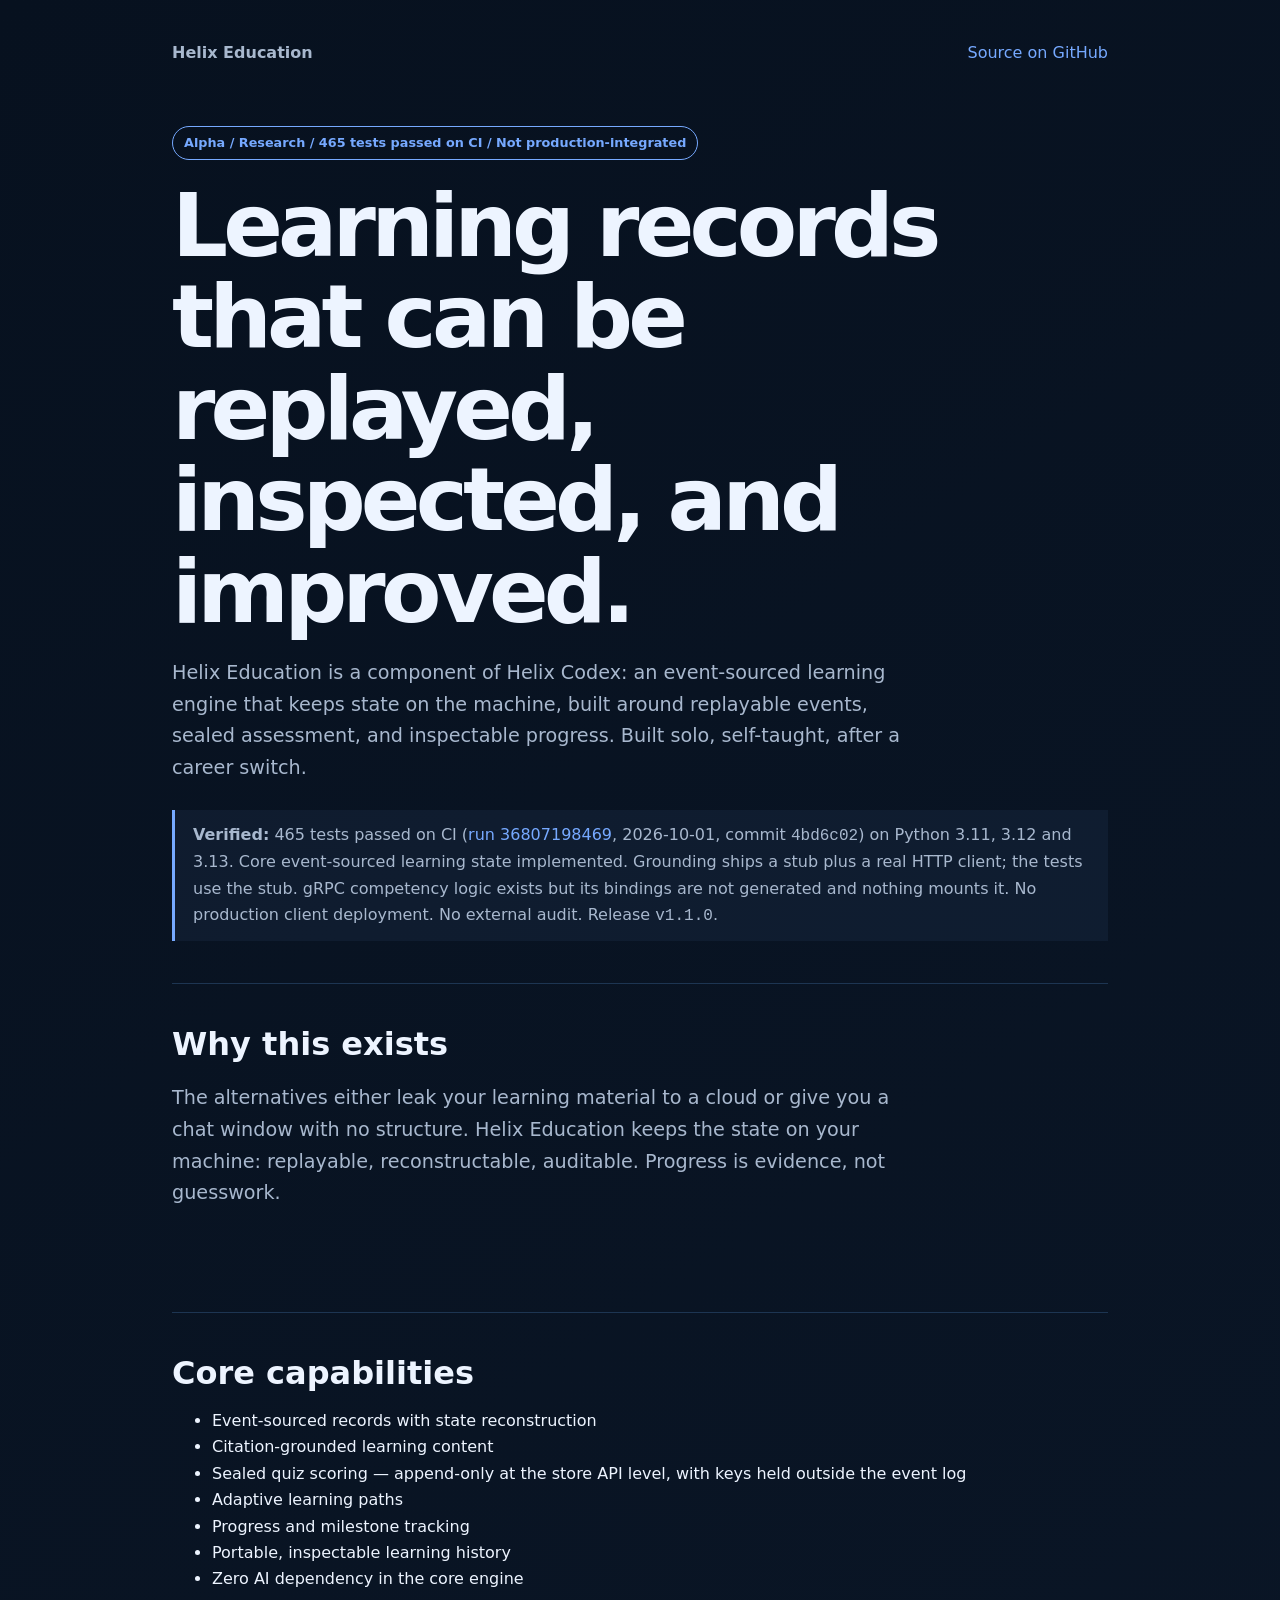
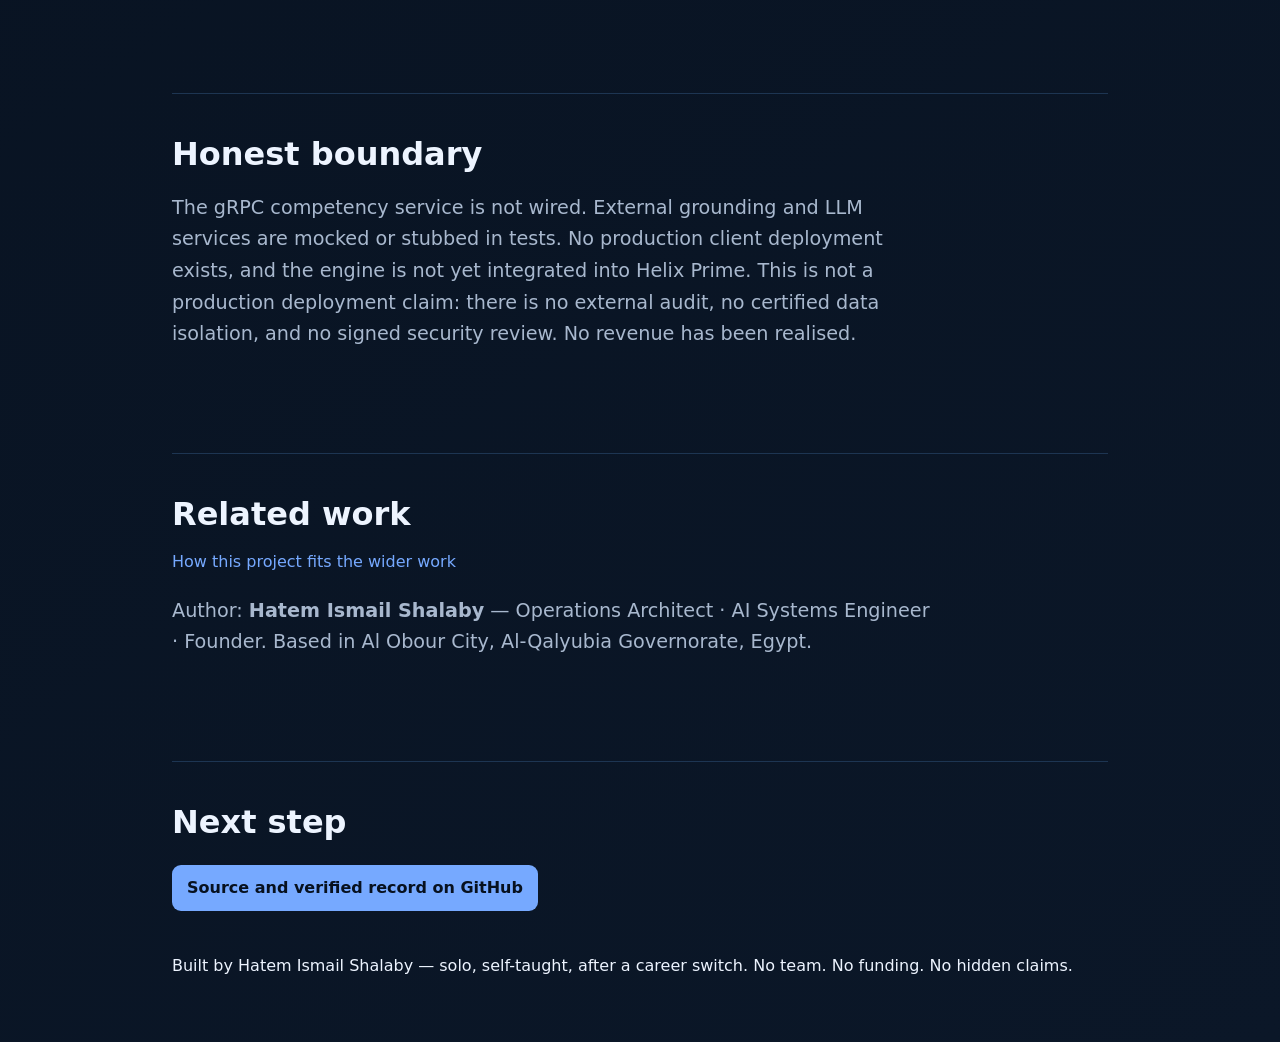
==== commit 3514b224: "docs: cite the green CI run for the landed main (465 passed) Step 4 of the landing pass. Landing 4bd" ====
--- a/index.html
+++ b/index.html
@@ -1,9 +1,9 @@
 <!doctype html>
 <html lang="en">
-<head><meta charset="utf-8"><meta name="viewport" content="width=device-width,initial-scale=1"><meta name="description" content="Helix Education — an event-sourced learning engine and a component of Helix Codex. Alpha / 447 tests passed on CI (run 36371517881, 2026-09-28); 460 passed locally on 2026-10-01. Built solo."><title>Helix Education</title><style>:root{--bg:#07111f;--panel:#0d1b2e;--text:#edf4ff;--muted:#a8b8ce;--accent:#76a9ff;--line:#1d3552}*{box-sizing:border-box}body{margin:0;background:linear-gradient(145deg,#07111f,#0b1728);color:var(--text);font:16px/1.65 system-ui,sans-serif}main{max-width:980px;margin:auto;padding:28px 22px 64px}nav{display:flex;justify-content:space-between;gap:20px;padding:12px 0 60px;color:var(--muted)}a{color:var(--accent);text-decoration:none}.tag{display:inline-block;border:1px solid var(--accent);border-radius:999px;padding:5px 11px;color:var(--accent);font-size:.8rem;font-weight:700}h1{font-size:clamp(2.5rem,7vw,5.5rem);line-height:1.04;letter-spacing:-.055em;max-width:820px;margin:20px 0}h2{font-size:2rem;line-height:1.15;margin:0 0 12px}.lead{font-size:1.2rem;color:var(--muted);max-width:760px}.status{border-left:3px solid var(--accent);padding:12px 18px;margin:26px 0;color:var(--muted);background:rgba(118,169,255,.06)}section{border-top:1px solid var(--line);padding:42px 0;margin-top:42px}.cta{display:inline-block;background:var(--accent);color:#07111f;padding:10px 15px;border-radius:9px;font-weight:700;margin-top:12px}@media(max-width:600px){nav{padding-bottom:36px}}</style></head>
+<head><meta charset="utf-8"><meta name="viewport" content="width=device-width,initial-scale=1"><meta name="description" content="Helix Education — an event-sourced learning engine and a component of Helix Codex. Alpha / 465 tests passed on CI (run 36807198469, 2026-10-01, commit 4bd6c02). Built solo."><title>Helix Education</title><style>:root{--bg:#07111f;--panel:#0d1b2e;--text:#edf4ff;--muted:#a8b8ce;--accent:#76a9ff;--line:#1d3552}*{box-sizing:border-box}body{margin:0;background:linear-gradient(145deg,#07111f,#0b1728);color:var(--text);font:16px/1.65 system-ui,sans-serif}main{max-width:980px;margin:auto;padding:28px 22px 64px}nav{display:flex;justify-content:space-between;gap:20px;padding:12px 0 60px;color:var(--muted)}a{color:var(--accent);text-decoration:none}.tag{display:inline-block;border:1px solid var(--accent);border-radius:999px;padding:5px 11px;color:var(--accent);font-size:.8rem;font-weight:700}h1{font-size:clamp(2.5rem,7vw,5.5rem);line-height:1.04;letter-spacing:-.055em;max-width:820px;margin:20px 0}h2{font-size:2rem;line-height:1.15;margin:0 0 12px}.lead{font-size:1.2rem;color:var(--muted);max-width:760px}.status{border-left:3px solid var(--accent);padding:12px 18px;margin:26px 0;color:var(--muted);background:rgba(118,169,255,.06)}section{border-top:1px solid var(--line);padding:42px 0;margin-top:42px}.cta{display:inline-block;background:var(--accent);color:#07111f;padding:10px 15px;border-radius:9px;font-weight:700;margin-top:12px}@media(max-width:600px){nav{padding-bottom:36px}}</style></head>
 <body><main>
 <nav><strong>Helix Education</strong><a href="https://github.com/HatemIsmailShalaby1979/Helix-Education">Source on GitHub</a></nav>
-<header><span class="tag">Alpha / Research / 447 tests passed on CI / Not production-integrated</span><h1>Learning records that can be replayed, inspected, and improved.</h1><p class="lead">Helix Education is a component of Helix Codex: an event-sourced learning engine that keeps state on the machine, built around replayable events, sealed assessment, and inspectable progress. Built solo, self-taught, after a career switch.</p><p class="status"><strong>Verified:</strong> 447 tests passed on CI (<a href="https://github.com/HatemIsmailShalaby1979/Helix-Education/actions/runs/36371517881">run 36371517881</a>, 2026-09-28); 460 passed locally on 2026-10-01 after 13 tests were added. Core event-sourced learning state implemented. Grounding ships a stub plus a real HTTP client; the tests use the stub. gRPC competency logic exists but its bindings are not generated and nothing mounts it. No production client deployment. No external audit. Release <code>v1.1.0</code>.</p></header>
+<header><span class="tag">Alpha / Research / 465 tests passed on CI / Not production-integrated</span><h1>Learning records that can be replayed, inspected, and improved.</h1><p class="lead">Helix Education is a component of Helix Codex: an event-sourced learning engine that keeps state on the machine, built around replayable events, sealed assessment, and inspectable progress. Built solo, self-taught, after a career switch.</p><p class="status"><strong>Verified:</strong> 465 tests passed on CI (<a href="https://github.com/HatemIsmailShalaby1979/Helix-Education/actions/runs/36807198469">run 36807198469</a>, 2026-10-01, commit <code>4bd6c02</code>) on Python 3.11, 3.12 and 3.13. Core event-sourced learning state implemented. Grounding ships a stub plus a real HTTP client; the tests use the stub. gRPC competency logic exists but its bindings are not generated and nothing mounts it. No production client deployment. No external audit. Release <code>v1.1.0</code>.</p></header>
 
 <section><h2>Why this exists</h2><p class="lead">The alternatives either leak your learning material to a cloud or give you a chat window with no structure. Helix Education keeps the state on your machine: replayable, reconstructable, auditable. Progress is evidence, not guesswork.</p></section>
 
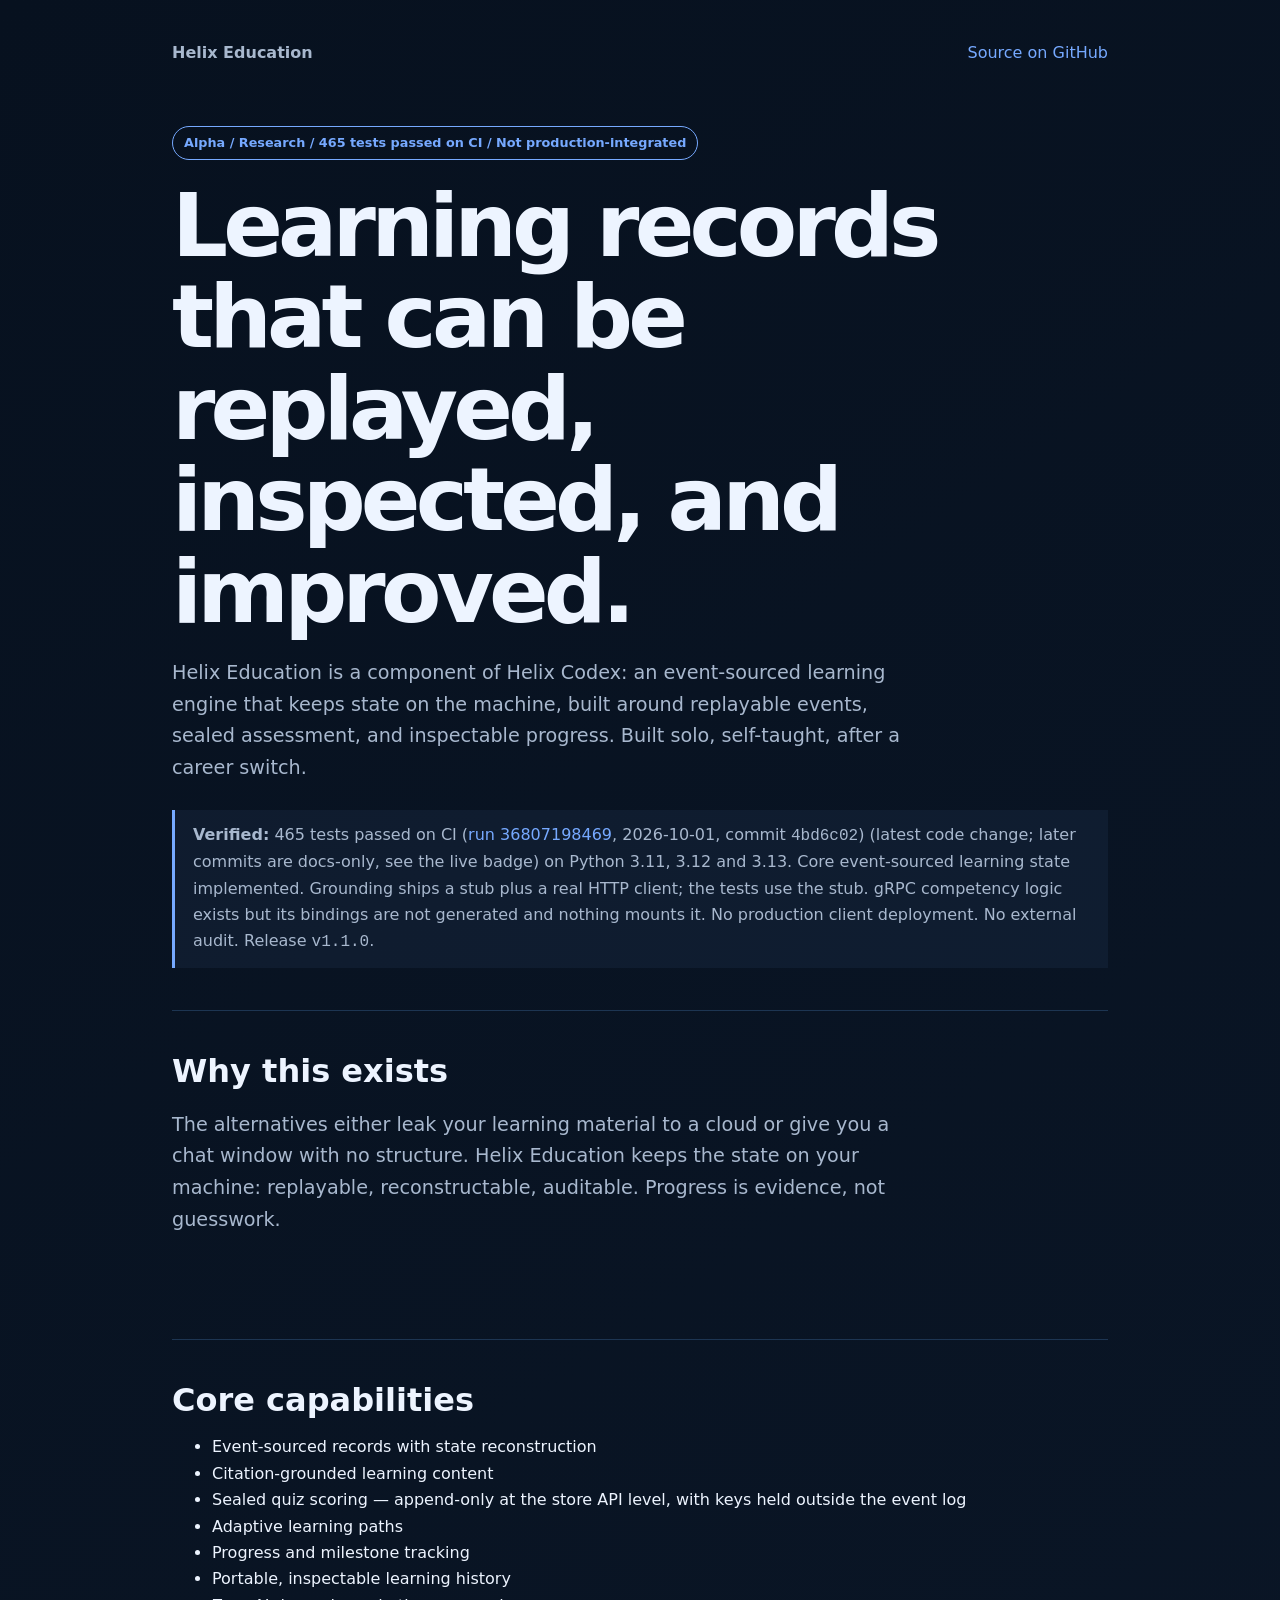
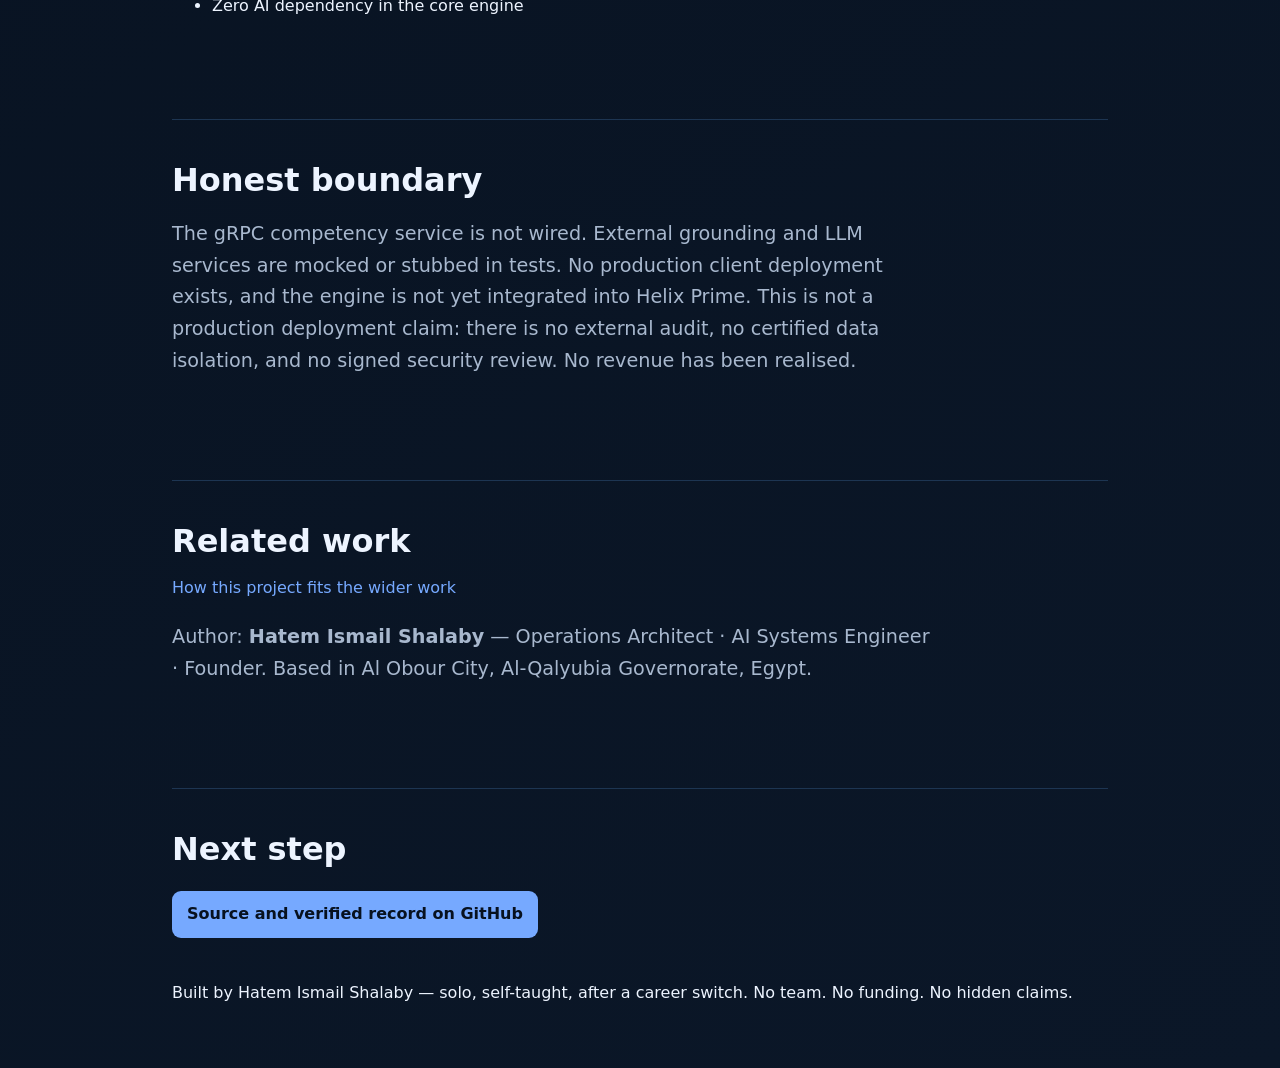
==== commit 909584ec: "docs: attribute landing page CI result to latest code change Clarify that run 36807198469 documents " ====
--- a/index.html
+++ b/index.html
@@ -1,9 +1,9 @@
 <!doctype html>
 <html lang="en">
-<head><meta charset="utf-8"><meta name="viewport" content="width=device-width,initial-scale=1"><meta name="description" content="Helix Education — an event-sourced learning engine and a component of Helix Codex. Alpha / 465 tests passed on CI (run 36807198469, 2026-10-01, commit 4bd6c02). Built solo."><title>Helix Education</title><style>:root{--bg:#07111f;--panel:#0d1b2e;--text:#edf4ff;--muted:#a8b8ce;--accent:#76a9ff;--line:#1d3552}*{box-sizing:border-box}body{margin:0;background:linear-gradient(145deg,#07111f,#0b1728);color:var(--text);font:16px/1.65 system-ui,sans-serif}main{max-width:980px;margin:auto;padding:28px 22px 64px}nav{display:flex;justify-content:space-between;gap:20px;padding:12px 0 60px;color:var(--muted)}a{color:var(--accent);text-decoration:none}.tag{display:inline-block;border:1px solid var(--accent);border-radius:999px;padding:5px 11px;color:var(--accent);font-size:.8rem;font-weight:700}h1{font-size:clamp(2.5rem,7vw,5.5rem);line-height:1.04;letter-spacing:-.055em;max-width:820px;margin:20px 0}h2{font-size:2rem;line-height:1.15;margin:0 0 12px}.lead{font-size:1.2rem;color:var(--muted);max-width:760px}.status{border-left:3px solid var(--accent);padding:12px 18px;margin:26px 0;color:var(--muted);background:rgba(118,169,255,.06)}section{border-top:1px solid var(--line);padding:42px 0;margin-top:42px}.cta{display:inline-block;background:var(--accent);color:#07111f;padding:10px 15px;border-radius:9px;font-weight:700;margin-top:12px}@media(max-width:600px){nav{padding-bottom:36px}}</style></head>
+<head><meta charset="utf-8"><meta name="viewport" content="width=device-width,initial-scale=1"><meta name="description" content="Helix Education — an event-sourced learning engine and a component of Helix Codex. Alpha / 465 tests passed on CI (run 36807198469, 2026-10-01, commit 4bd6c02). (latest code change; later commits are docs-only, see the live badge). Built solo."><title>Helix Education</title><style>:root{--bg:#07111f;--panel:#0d1b2e;--text:#edf4ff;--muted:#a8b8ce;--accent:#76a9ff;--line:#1d3552}*{box-sizing:border-box}body{margin:0;background:linear-gradient(145deg,#07111f,#0b1728);color:var(--text);font:16px/1.65 system-ui,sans-serif}main{max-width:980px;margin:auto;padding:28px 22px 64px}nav{display:flex;justify-content:space-between;gap:20px;padding:12px 0 60px;color:var(--muted)}a{color:var(--accent);text-decoration:none}.tag{display:inline-block;border:1px solid var(--accent);border-radius:999px;padding:5px 11px;color:var(--accent);font-size:.8rem;font-weight:700}h1{font-size:clamp(2.5rem,7vw,5.5rem);line-height:1.04;letter-spacing:-.055em;max-width:820px;margin:20px 0}h2{font-size:2rem;line-height:1.15;margin:0 0 12px}.lead{font-size:1.2rem;color:var(--muted);max-width:760px}.status{border-left:3px solid var(--accent);padding:12px 18px;margin:26px 0;color:var(--muted);background:rgba(118,169,255,.06)}section{border-top:1px solid var(--line);padding:42px 0;margin-top:42px}.cta{display:inline-block;background:var(--accent);color:#07111f;padding:10px 15px;border-radius:9px;font-weight:700;margin-top:12px}@media(max-width:600px){nav{padding-bottom:36px}}</style></head>
 <body><main>
 <nav><strong>Helix Education</strong><a href="https://github.com/HatemIsmailShalaby1979/Helix-Education">Source on GitHub</a></nav>
-<header><span class="tag">Alpha / Research / 465 tests passed on CI / Not production-integrated</span><h1>Learning records that can be replayed, inspected, and improved.</h1><p class="lead">Helix Education is a component of Helix Codex: an event-sourced learning engine that keeps state on the machine, built around replayable events, sealed assessment, and inspectable progress. Built solo, self-taught, after a career switch.</p><p class="status"><strong>Verified:</strong> 465 tests passed on CI (<a href="https://github.com/HatemIsmailShalaby1979/Helix-Education/actions/runs/36807198469">run 36807198469</a>, 2026-10-01, commit <code>4bd6c02</code>) on Python 3.11, 3.12 and 3.13. Core event-sourced learning state implemented. Grounding ships a stub plus a real HTTP client; the tests use the stub. gRPC competency logic exists but its bindings are not generated and nothing mounts it. No production client deployment. No external audit. Release <code>v1.1.0</code>.</p></header>
+<header><span class="tag">Alpha / Research / 465 tests passed on CI / Not production-integrated</span><h1>Learning records that can be replayed, inspected, and improved.</h1><p class="lead">Helix Education is a component of Helix Codex: an event-sourced learning engine that keeps state on the machine, built around replayable events, sealed assessment, and inspectable progress. Built solo, self-taught, after a career switch.</p><p class="status"><strong>Verified:</strong> 465 tests passed on CI (<a href="https://github.com/HatemIsmailShalaby1979/Helix-Education/actions/runs/36807198469">run 36807198469</a>, 2026-10-01, commit <code>4bd6c02</code>) (latest code change; later commits are docs-only, see the live badge) on Python 3.11, 3.12 and 3.13. Core event-sourced learning state implemented. Grounding ships a stub plus a real HTTP client; the tests use the stub. gRPC competency logic exists but its bindings are not generated and nothing mounts it. No production client deployment. No external audit. Release <code>v1.1.0</code>.</p></header>
 
 <section><h2>Why this exists</h2><p class="lead">The alternatives either leak your learning material to a cloud or give you a chat window with no structure. Helix Education keeps the state on your machine: replayable, reconstructable, auditable. Progress is evidence, not guesswork.</p></section>
 
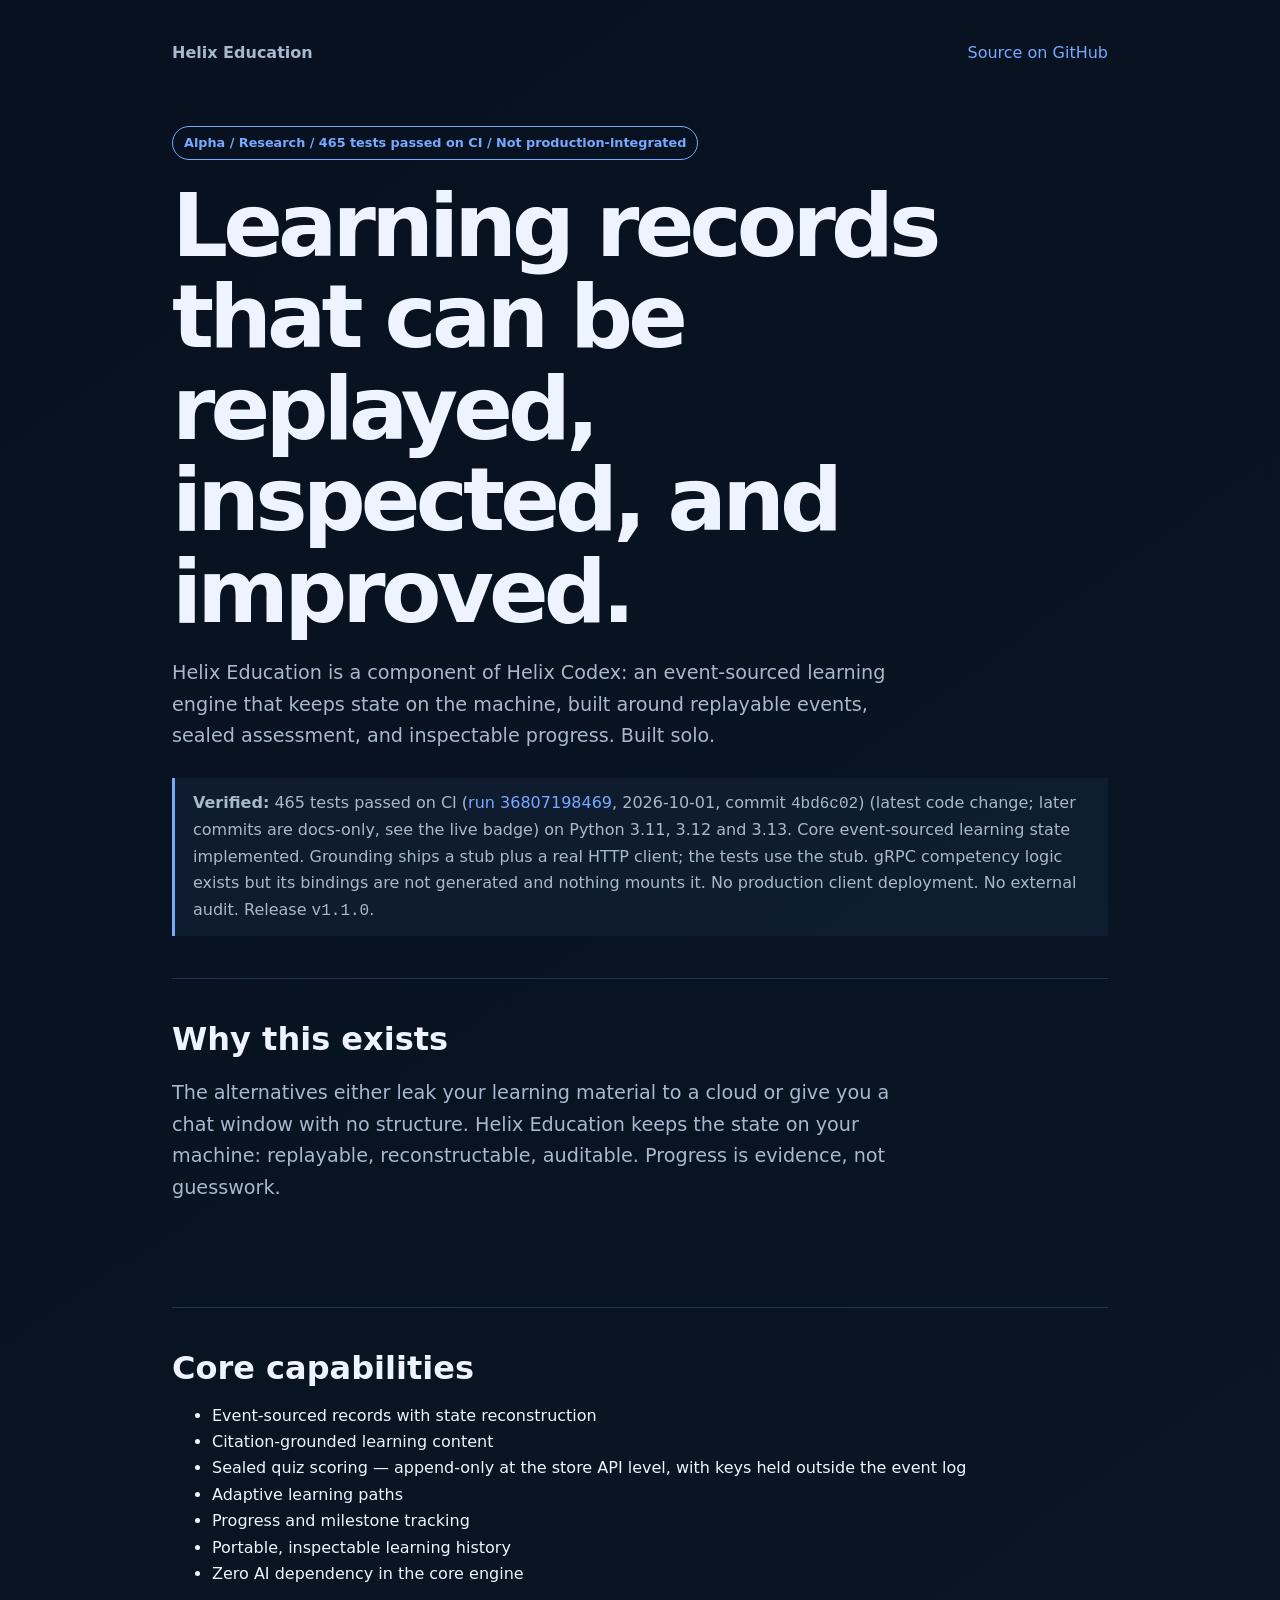
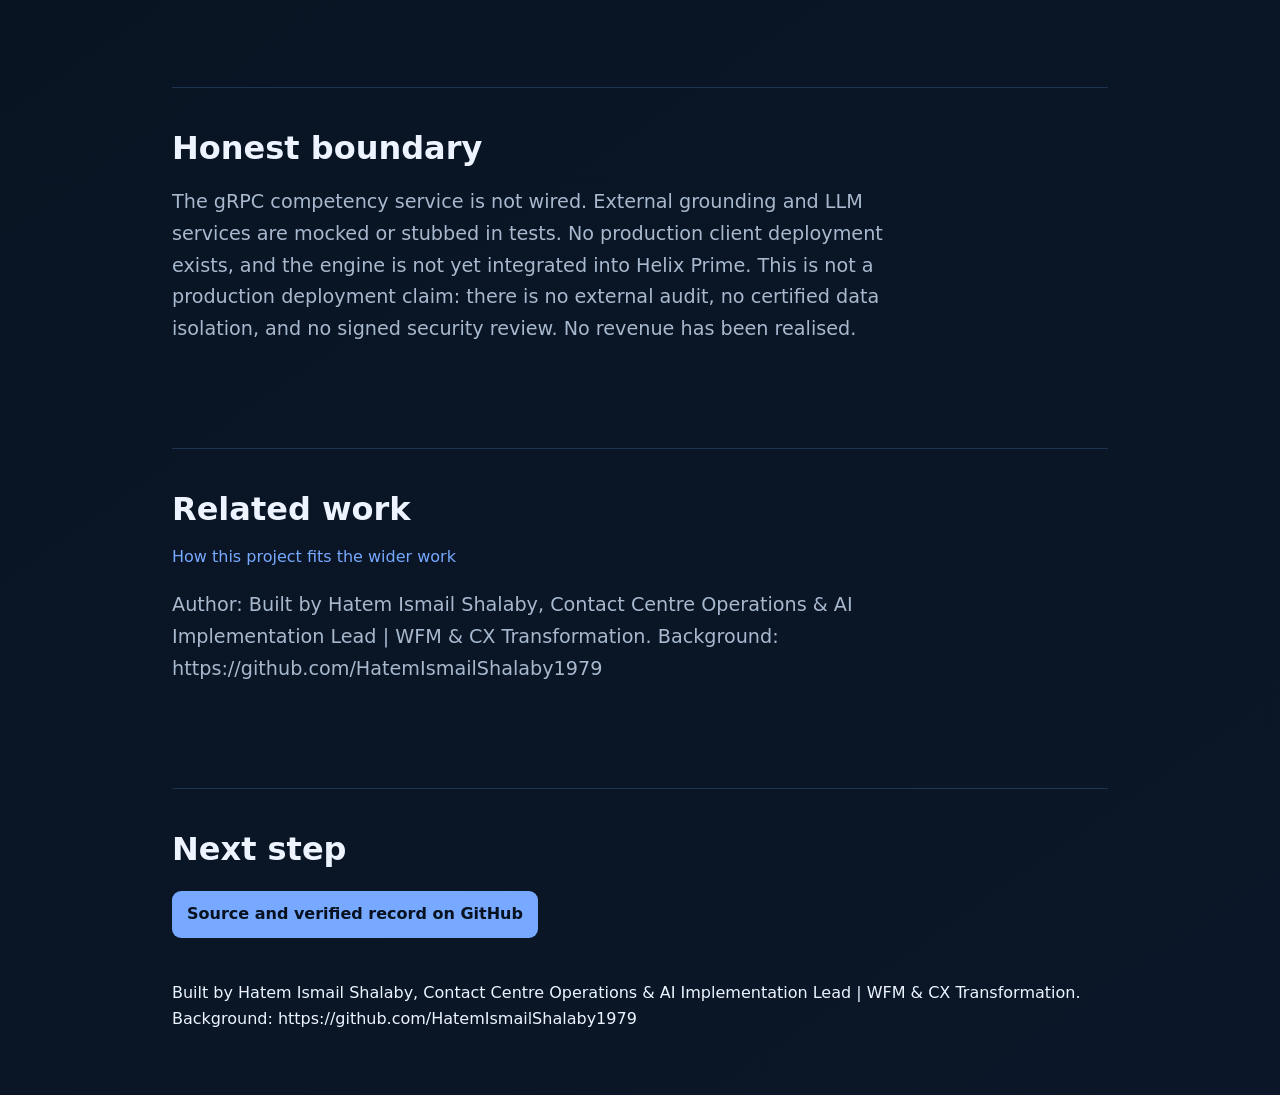
==== commit 83882500: "docs: align author story and headline with the owner's actual background" ====
--- a/index.html
+++ b/index.html
@@ -3,7 +3,7 @@
 <head><meta charset="utf-8"><meta name="viewport" content="width=device-width,initial-scale=1"><meta name="description" content="Helix Education — an event-sourced learning engine and a component of Helix Codex. Alpha / 465 tests passed on CI (run 36807198469, 2026-10-01, commit 4bd6c02). (latest code change; later commits are docs-only, see the live badge). Built solo."><title>Helix Education</title><style>:root{--bg:#07111f;--panel:#0d1b2e;--text:#edf4ff;--muted:#a8b8ce;--accent:#76a9ff;--line:#1d3552}*{box-sizing:border-box}body{margin:0;background:linear-gradient(145deg,#07111f,#0b1728);color:var(--text);font:16px/1.65 system-ui,sans-serif}main{max-width:980px;margin:auto;padding:28px 22px 64px}nav{display:flex;justify-content:space-between;gap:20px;padding:12px 0 60px;color:var(--muted)}a{color:var(--accent);text-decoration:none}.tag{display:inline-block;border:1px solid var(--accent);border-radius:999px;padding:5px 11px;color:var(--accent);font-size:.8rem;font-weight:700}h1{font-size:clamp(2.5rem,7vw,5.5rem);line-height:1.04;letter-spacing:-.055em;max-width:820px;margin:20px 0}h2{font-size:2rem;line-height:1.15;margin:0 0 12px}.lead{font-size:1.2rem;color:var(--muted);max-width:760px}.status{border-left:3px solid var(--accent);padding:12px 18px;margin:26px 0;color:var(--muted);background:rgba(118,169,255,.06)}section{border-top:1px solid var(--line);padding:42px 0;margin-top:42px}.cta{display:inline-block;background:var(--accent);color:#07111f;padding:10px 15px;border-radius:9px;font-weight:700;margin-top:12px}@media(max-width:600px){nav{padding-bottom:36px}}</style></head>
 <body><main>
 <nav><strong>Helix Education</strong><a href="https://github.com/HatemIsmailShalaby1979/Helix-Education">Source on GitHub</a></nav>
-<header><span class="tag">Alpha / Research / 465 tests passed on CI / Not production-integrated</span><h1>Learning records that can be replayed, inspected, and improved.</h1><p class="lead">Helix Education is a component of Helix Codex: an event-sourced learning engine that keeps state on the machine, built around replayable events, sealed assessment, and inspectable progress. Built solo, self-taught, after a career switch.</p><p class="status"><strong>Verified:</strong> 465 tests passed on CI (<a href="https://github.com/HatemIsmailShalaby1979/Helix-Education/actions/runs/36807198469">run 36807198469</a>, 2026-10-01, commit <code>4bd6c02</code>) (latest code change; later commits are docs-only, see the live badge) on Python 3.11, 3.12 and 3.13. Core event-sourced learning state implemented. Grounding ships a stub plus a real HTTP client; the tests use the stub. gRPC competency logic exists but its bindings are not generated and nothing mounts it. No production client deployment. No external audit. Release <code>v1.1.0</code>.</p></header>
+<header><span class="tag">Alpha / Research / 465 tests passed on CI / Not production-integrated</span><h1>Learning records that can be replayed, inspected, and improved.</h1><p class="lead">Helix Education is a component of Helix Codex: an event-sourced learning engine that keeps state on the machine, built around replayable events, sealed assessment, and inspectable progress. Built solo.</p><p class="status"><strong>Verified:</strong> 465 tests passed on CI (<a href="https://github.com/HatemIsmailShalaby1979/Helix-Education/actions/runs/36807198469">run 36807198469</a>, 2026-10-01, commit <code>4bd6c02</code>) (latest code change; later commits are docs-only, see the live badge) on Python 3.11, 3.12 and 3.13. Core event-sourced learning state implemented. Grounding ships a stub plus a real HTTP client; the tests use the stub. gRPC competency logic exists but its bindings are not generated and nothing mounts it. No production client deployment. No external audit. Release <code>v1.1.0</code>.</p></header>
 
 <section><h2>Why this exists</h2><p class="lead">The alternatives either leak your learning material to a cloud or give you a chat window with no structure. Helix Education keeps the state on your machine: replayable, reconstructable, auditable. Progress is evidence, not guesswork.</p></section>
 
@@ -13,8 +13,8 @@
 
 
 
-<section><h2>Related work</h2><p><a href="https://github.com/HatemIsmailShalaby1979/HatemIsmailShalaby1979">How this project fits the wider work</a></p><p class="lead">Author: <strong>Hatem Ismail Shalaby</strong> — Operations Architect · AI Systems Engineer · Founder. Based in Al Obour City, Al-Qalyubia Governorate, Egypt.</p></section>
+<section><h2>Related work</h2><p><a href="https://github.com/HatemIsmailShalaby1979/HatemIsmailShalaby1979">How this project fits the wider work</a></p><p class="lead">Author: Built by Hatem Ismail Shalaby, Contact Centre Operations & AI Implementation Lead | WFM & CX Transformation. Background: https://github.com/HatemIsmailShalaby1979</p></section>
 
 <section><h2>Next step</h2><a class="cta" href="https://github.com/HatemIsmailShalaby1979/Helix-Education">Source and verified record on GitHub</a></section>
-<footer>Built by Hatem Ismail Shalaby — solo, self-taught, after a career switch. No team. No funding. No hidden claims.</footer>
+<footer>Built by Hatem Ismail Shalaby, Contact Centre Operations & AI Implementation Lead | WFM & CX Transformation. Background: https://github.com/HatemIsmailShalaby1979</footer>
 </main></body></html>
